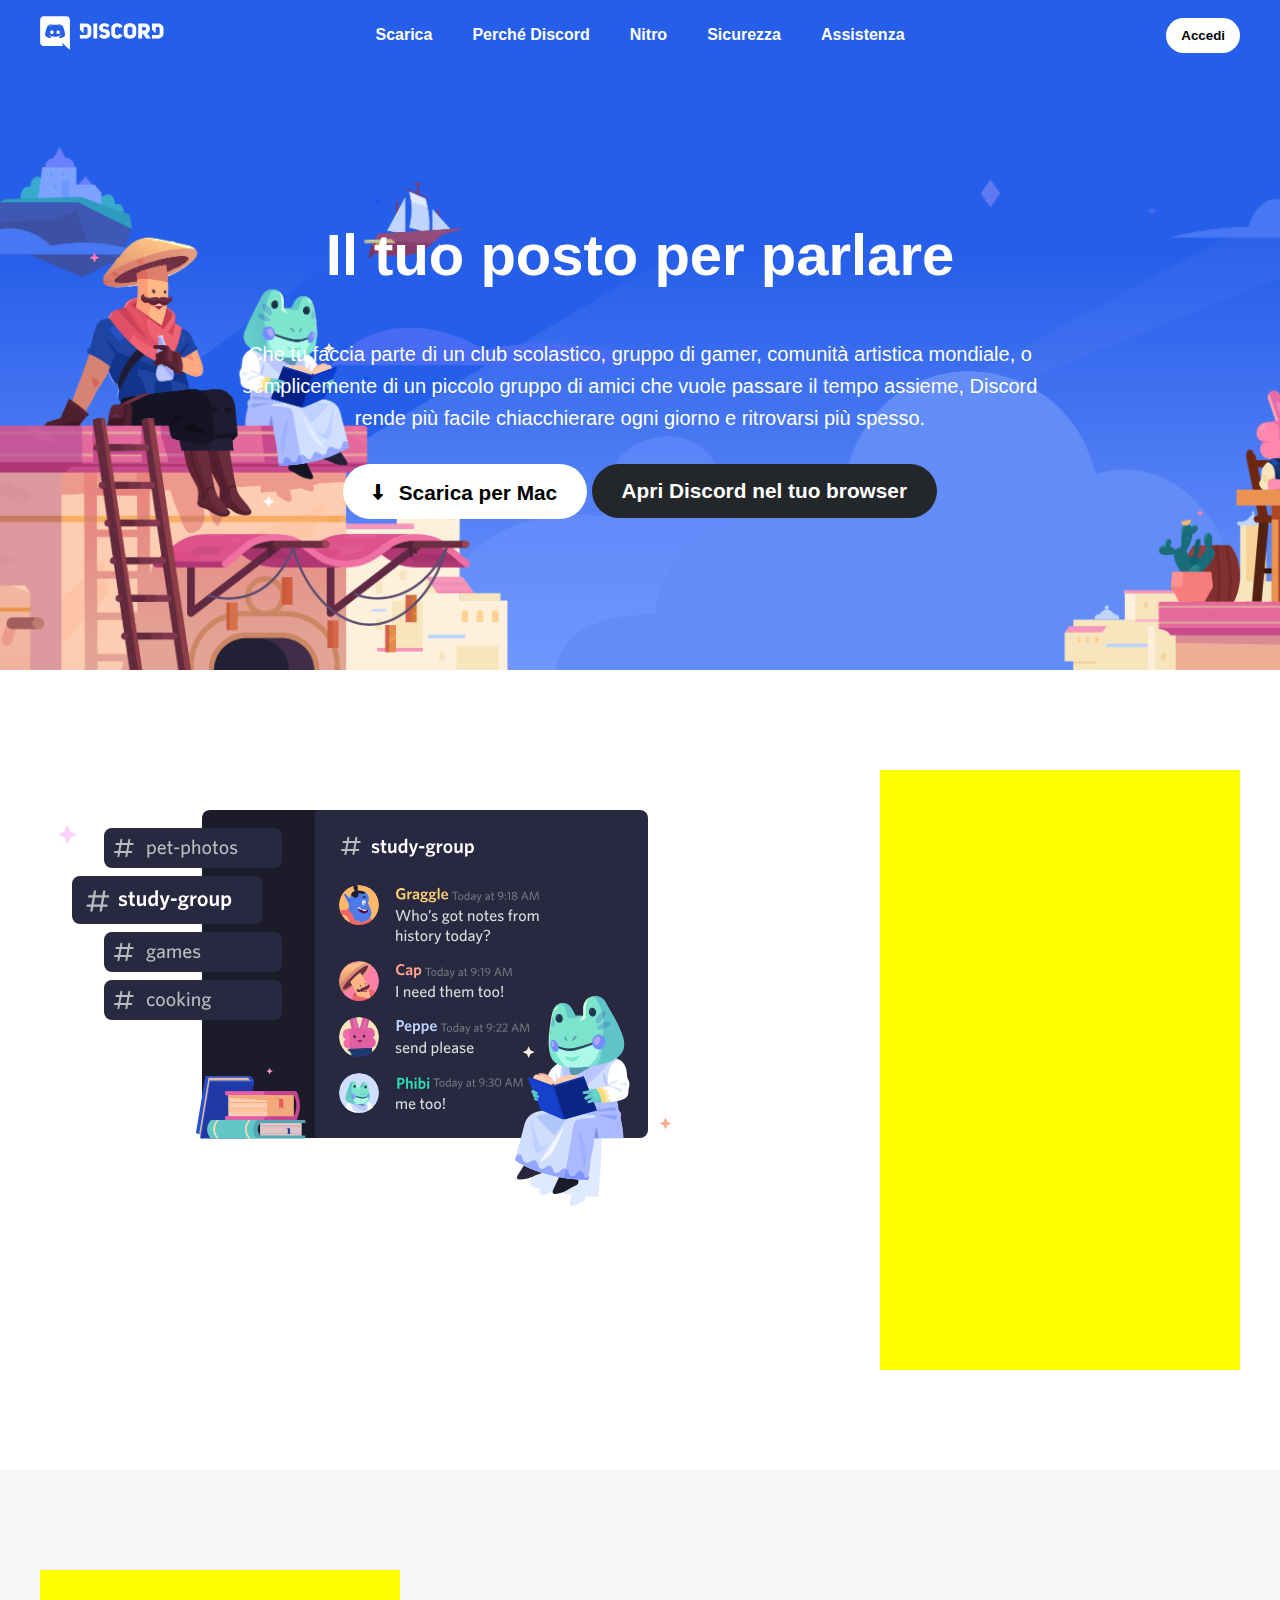
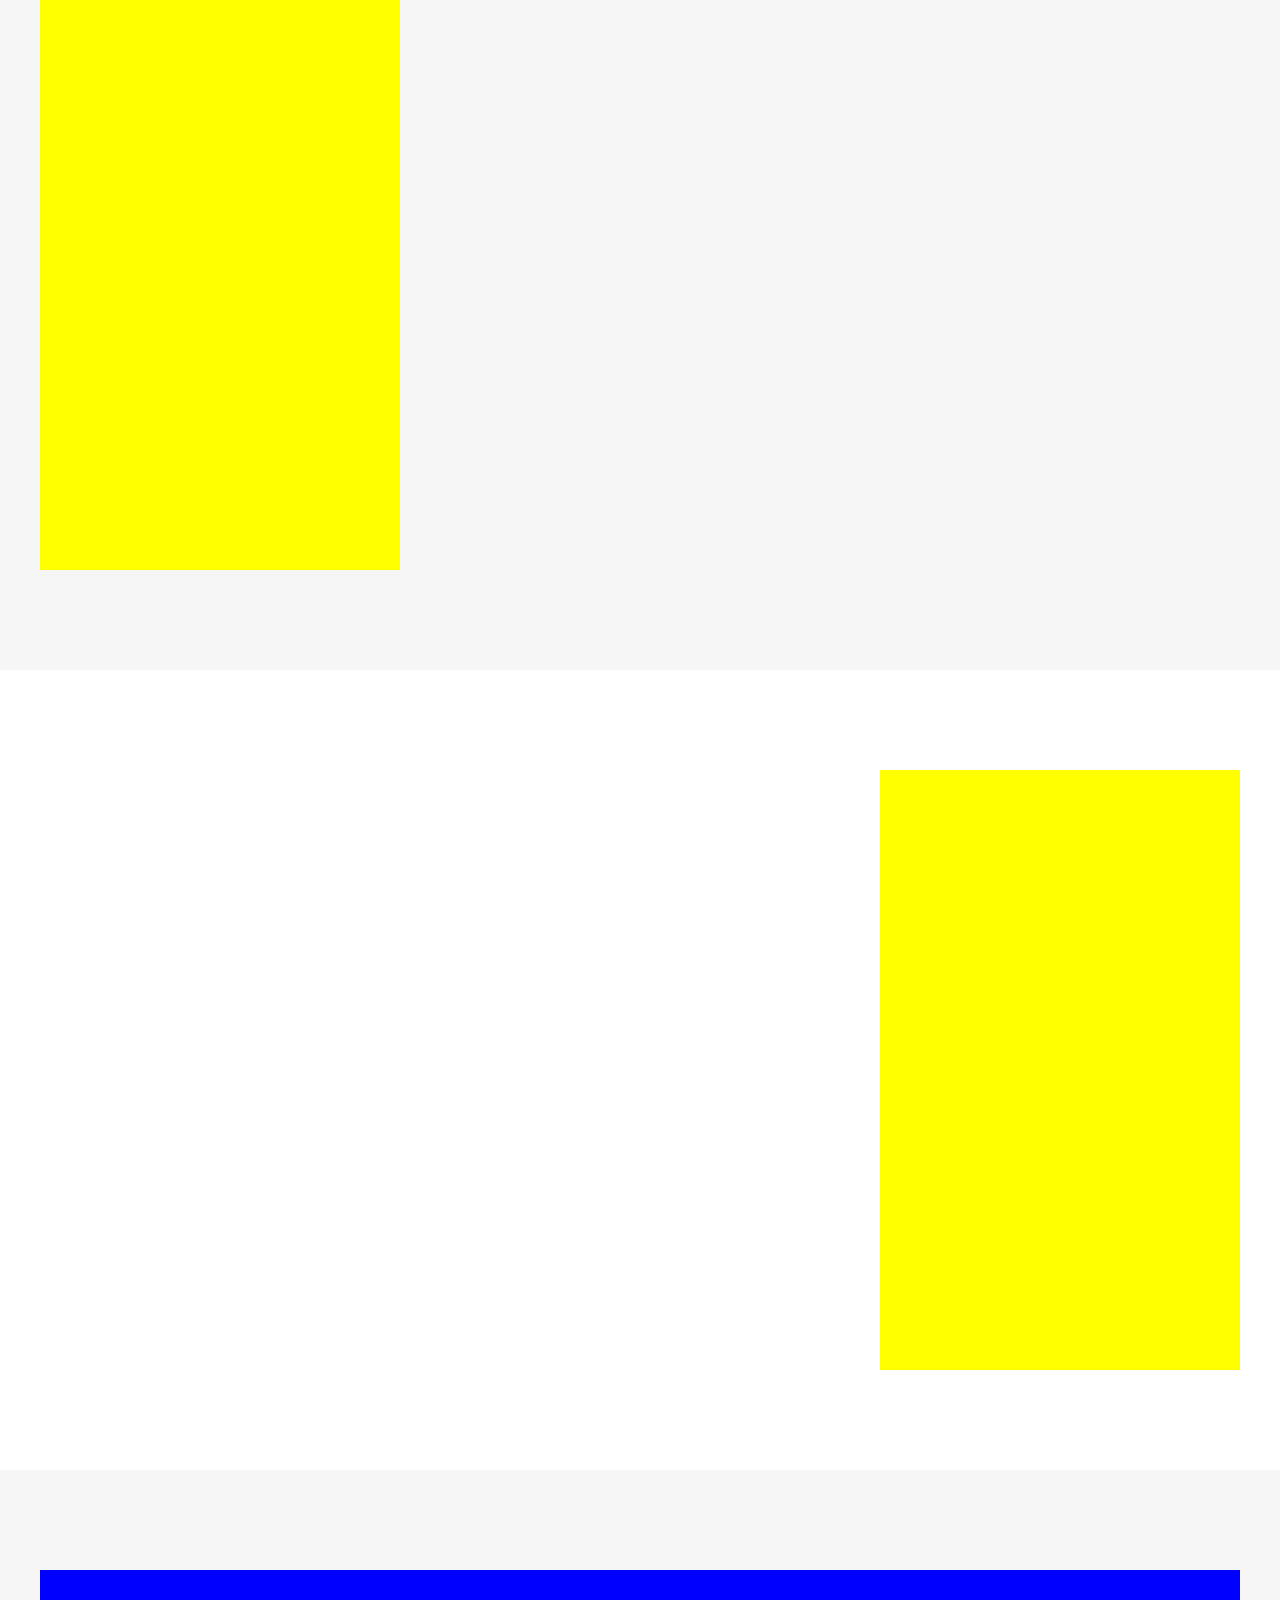
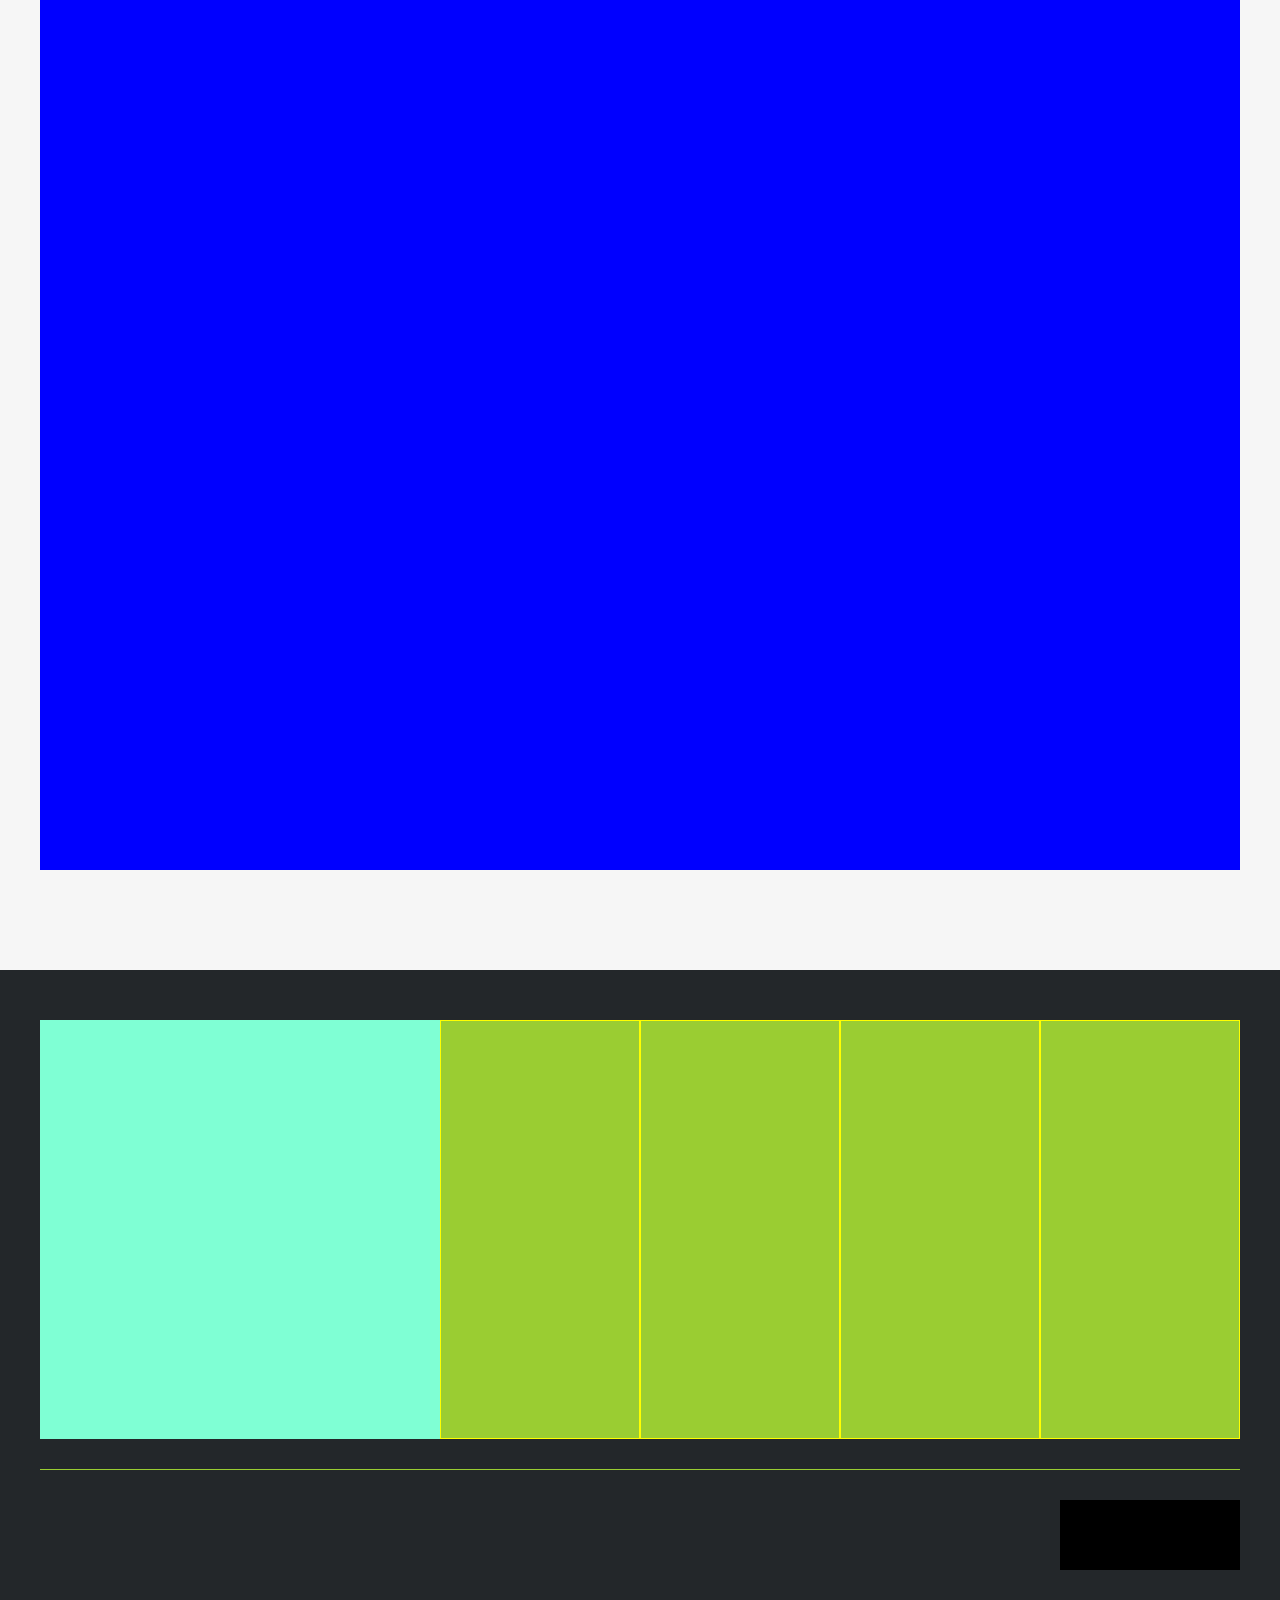
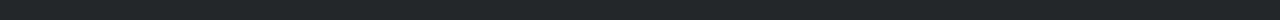
==== index.html @ 4ddae0be "fixed nav alignment" ====
<!DOCTYPE html>
<html lang="en">
<head>
    <meta charset="UTF-8">
    <meta http-equiv="X-UA-Compatible" content="IE=edge">
    <meta name="viewport" content="width=device-width, initial-scale=1.0">
    <link rel="stylesheet" href="https://cdnjs.cloudflare.com/ajax/libs/font-awesome/6.1.1/css/all.min.css">
    <link rel="stylesheet" href="css/style.css">
    <title>Document</title>
</head>
<body>

    <!-- Header -->
    <header class="bg-blue">
        <nav class="container d-flex">
            <div class="logo">
                <img src="img/logo.svg" alt="">
            </div>
            <div class="main-menu">
                <ul class="d-flex">
                    <li><a href="#">Scarica</a></li>
                    <li><a href="#">Perché Discord</a></li>
                    <li><a href="#">Nitro</a></li>
                    <li><a href="#">Sicurezza</a></li>
                    <li><a href="#">Assistenza</a></li>
                </ul>
            </div>
            <div class="login">
                <button class="button bg-white">Accedi</button>
            </div>
         </nav>
        </div>

        <div class="jumbotron-row d-flex">
            <div class="jumbotron">
                <h1>Il tuo posto per parlare</h1>
                <p>Che tu faccia parte di un club scolastico, gruppo di gamer, comunità artistica mondiale, o semplicemente di un piccolo gruppo di amici che vuole passare il tempo assieme, Discord rende più facile chiacchierare ogni giorno e ritrovarsi più spesso.</p>
                <button class="button download-button bg-white">
                    <i class="fa-solid fa-down-long"></i>
                    <span>Scarica per Mac</span>
                </button>
                <button class="button open-button">Apri Discord nel tuo browser</button>
            </div>
        </div>
    </header>

    <!-- Main content -->
    <main>

        <!-- Colonne doppie -->
        <section>
            <div class="section-row container d-flex">
                <div class="image">
                    <img src="img/item1.svg" alt="">
                </div>
                <div class="text"></div>
            </div>
        </section>

        <section class="bg-grey">
            <div class="section-row container d-flex">
                <div class="text"></div>
                <div class="image"></div>
            </div>
        </section>

        <section>
            <div class="section-row container d-flex">
                <div class="image"></div>
                <div class="text"></div>
            </div>
        </section>

        <!-- Singola colonna -->

        <section class="bg-grey">
            <div class="section-column container d-flex">
                <div></div>
                <div></div>
                <div></div>
            </div>
        </section>

    </main>

        <!-- Footer -->
    <footer>
        <div class="container first-section-footer d-flex">
            <div class="intestazione-footer"></div>

            <div class="menu-footer d-flex">
                <section></section>
                <section></section>
                <section></section>
                <section></section>
            </div>
        </div>

        <div class="second-section-footer container d-flex">
            <div class="logo"></div>
            <div class="registrati"></div>
        </div>
    </footer>
</body>
</html>
---- css/style.css ----
/* Reset */

*{
    padding: 0;
    margin: 0;
    box-sizing: border-box;
}

/* Generics */

body{
    color: white;
    font-family: sans-serif;
}

/* Utilities */

.container{
    width: 1200px;
    margin: 0 auto;
}

.button{
    border-radius: 40px;
    border: 0;
    cursor: pointer;
    font-weight: 700;
}

.d-flex{
    display: flex;
}

.bg-white{
    background-color: white;
}

.bg-blue{
    background-color: #255EE9;
}

.bg-grey{
    background-color: #F6F6F6;
}

/* Header */

nav{
    height: 70px;
    align-items: center;
}

nav > img{
    height: 40px;
}

nav > .logo, .login{
    width: 20%;
}

.main-menu{
    width: 60%;
}

.main-menu ul{
    justify-content: center;
    list-style-type: none;
}

.main-menu li{
    margin: 0 20px;
}

.main-menu a{
    font-weight: 700;
    color: white;
    text-decoration: none;
}

.login{
    text-align: right;
}

.login button{
    padding: 10px 15px;
}

.jumbotron-row{
    background-image: url(../img/jumbo.png);
    background-size: cover;
    min-height: 600px;
    justify-content: center;
    align-items: center;
}

.jumbotron{
    width: 800px;
    text-align: center;
}

.jumbotron h1{
    font-size: 58px;
    margin-bottom: 50px;
}

.jumbotron p{
    font-size: 20px;
    margin-bottom: 30px;
    line-height: 2rem;
}

.jumbotron button{
    font-size: 1.3rem;
    padding: 15px 30px;
}

.download-button > *{
    vertical-align: middle;
}

.open-button {
    background-color: #23272A;
    color: white;
}

.fa-solid.fa-down-long{
    margin-right: 10px;
    font-size: 1rem;
}

/* Main */

main section{
    padding: 100px 0;
    display: flex;
}

.section-row{
    height: 600px;
}

.image{
    width: 70%;
}

.text{
    background-color: yellow;
    width: 30%;
}

.section-column{
    flex-direction: column;
}

.section-column div{
    height: 300px;
    width: 100%;
    background-color: blue;
}

/* Footer */

footer{
    background-color: #23272A;
    padding: 50px 0;
}

div.first-section-footer{
    height: 450px;
    padding-bottom: 30px;
    border-bottom: 1px solid yellowgreen;
}

.second-section-footer{
    justify-content: space-between;
    padding-top: 30px;
    height: 100px;
}

.intestazione-footer{
    width: calc(100% / 3);
    background-color: aquamarine;
}

.menu-footer{
    width: calc(100% / 3 * 2);
    background-color: yellowgreen;
}

.menu-footer section{
    width: 25%;
    border: 1px solid yellow;
}

.registrati{
    width: 15%;
    background-color: black;
}
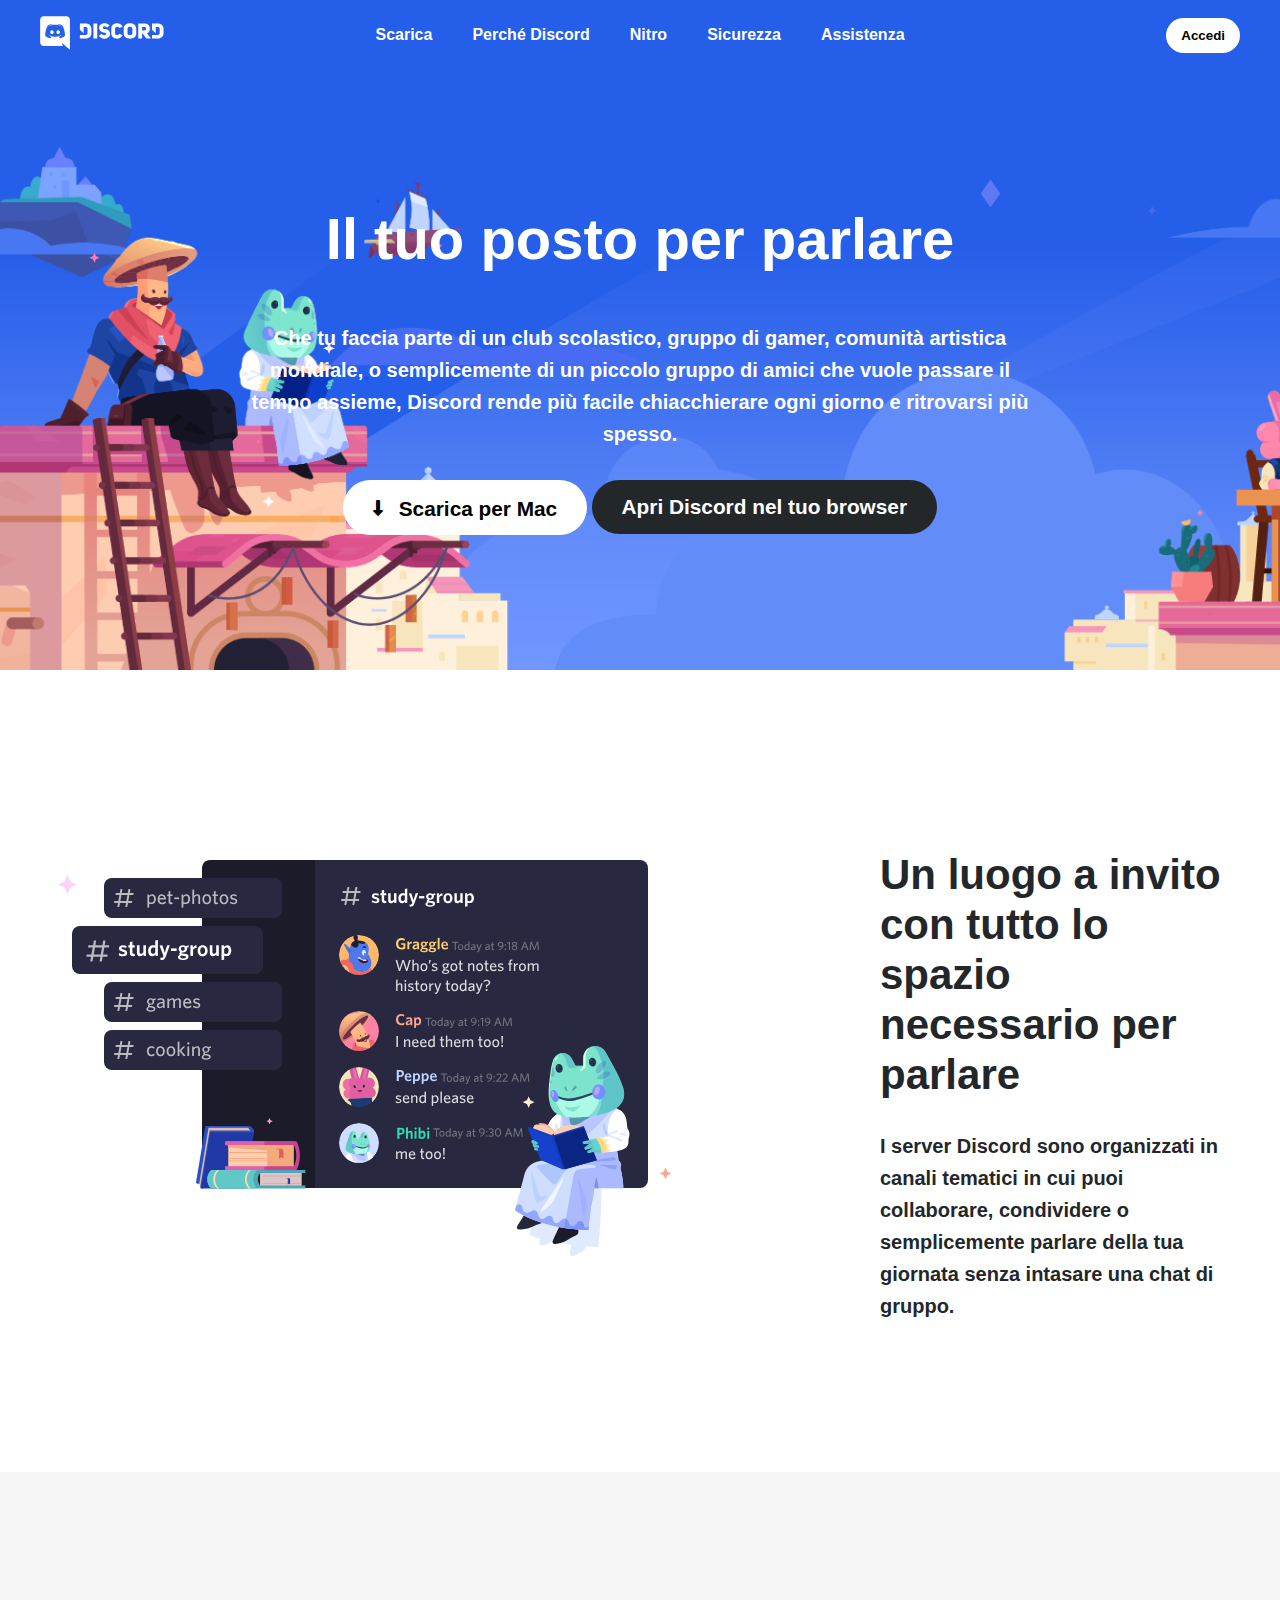
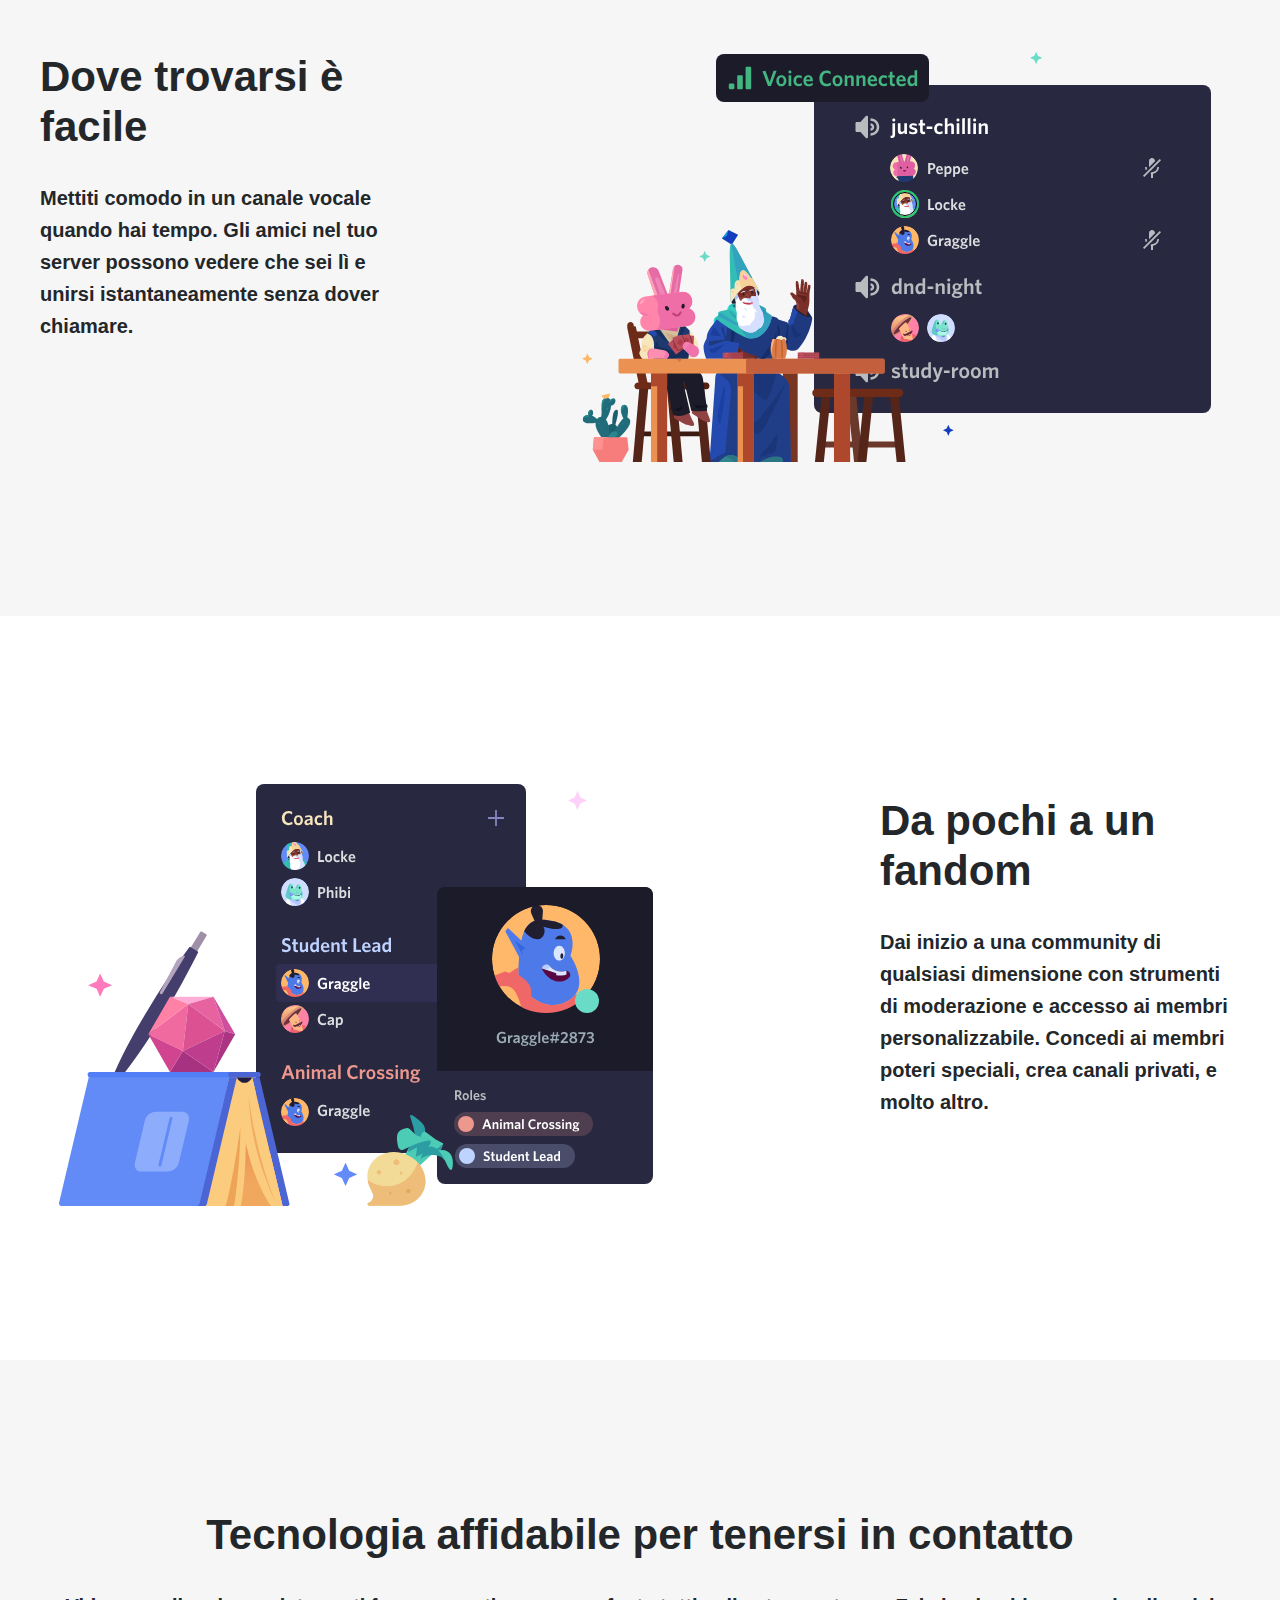
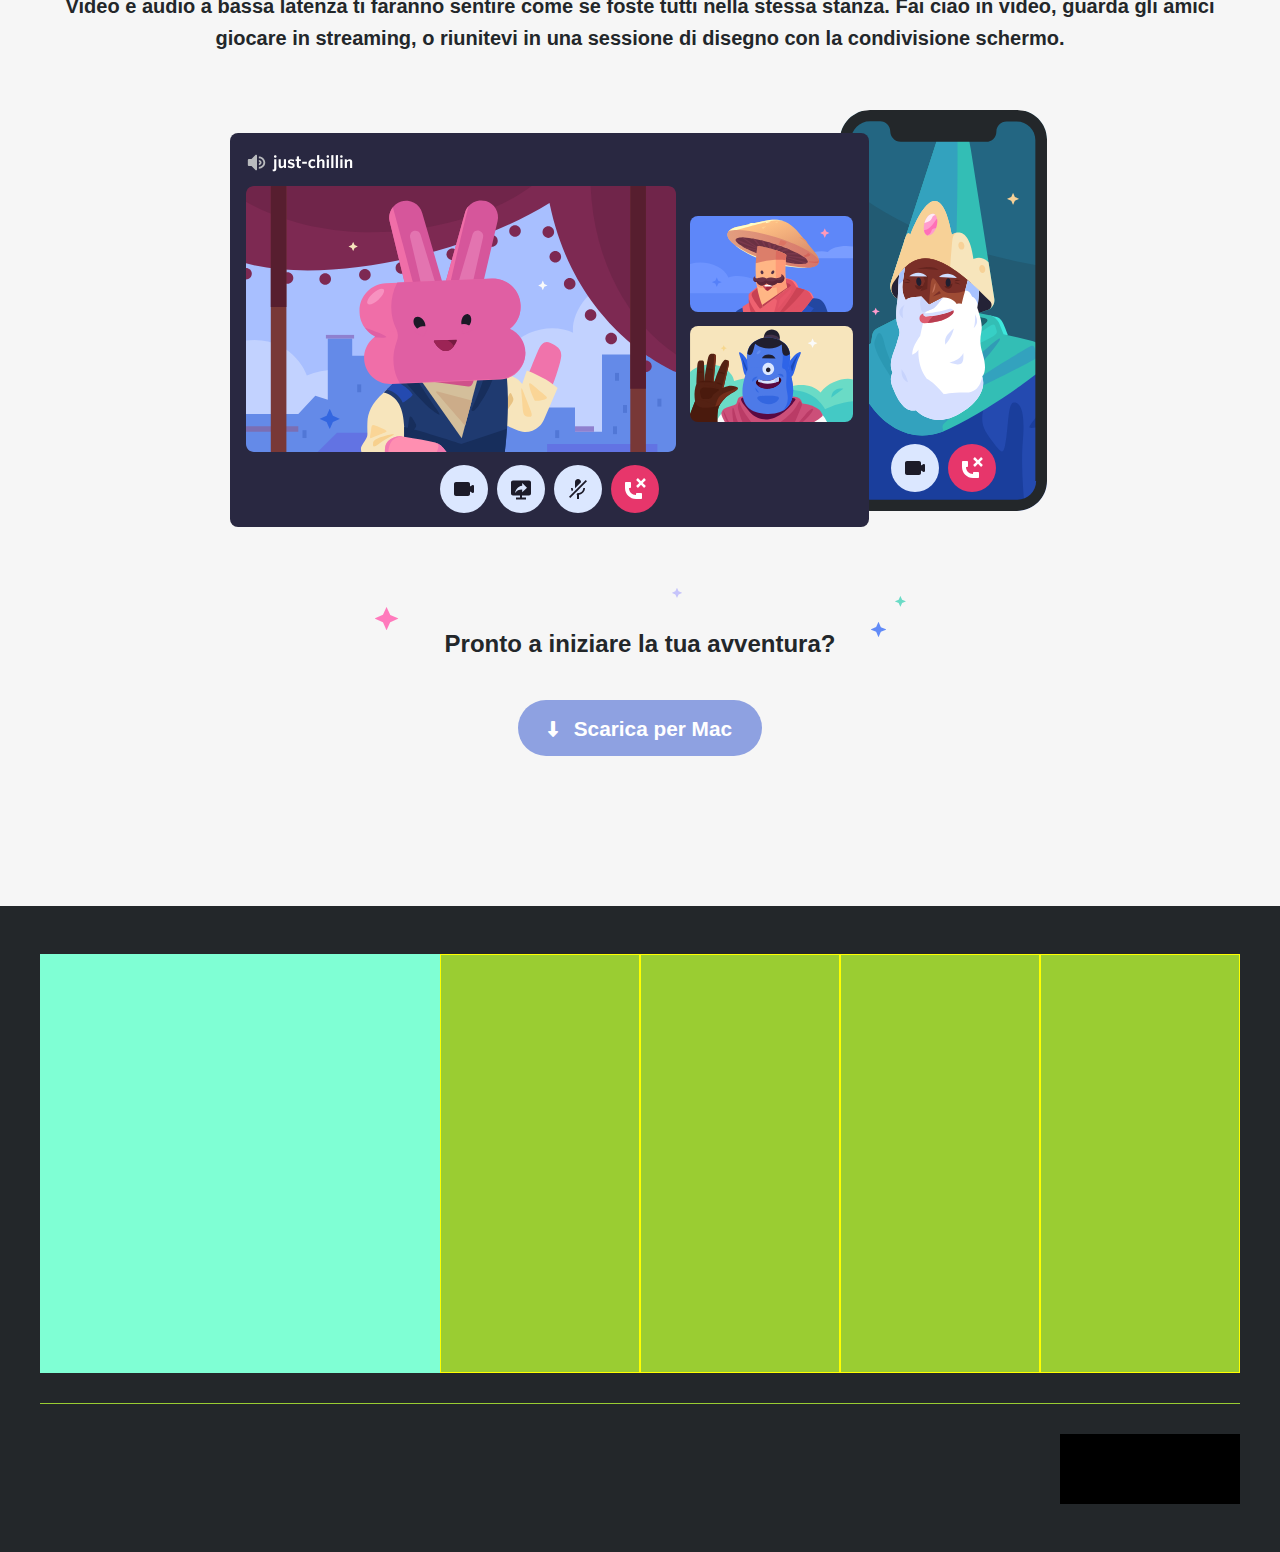
==== commit 9e563675: "added section-column content" ====
--- a/index.html
+++ b/index.html
@@ -25,14 +25,14 @@
                     <li><a href="#">Assistenza</a></li>
                 </ul>
             </div>
-            <div class="login">
+            <div class="login ta-right">
                 <button class="button bg-white">Accedi</button>
             </div>
          </nav>
         </div>
 
         <div class="jumbotron-row d-flex">
-            <div class="jumbotron">
+            <div class="jumbotron ta-center">
                 <h1>Il tuo posto per parlare</h1>
                 <p>Che tu faccia parte di un club scolastico, gruppo di gamer, comunità artistica mondiale, o semplicemente di un piccolo gruppo di amici che vuole passare il tempo assieme, Discord rende più facile chiacchierare ogni giorno e ritrovarsi più spesso.</p>
                 <button class="button download-button bg-white">
@@ -53,31 +53,55 @@
                 <div class="image">
                     <img src="img/item1.svg" alt="">
                 </div>
-                <div class="text"></div>
+                <div class="text">
+                    <h2>Un luogo a invito con tutto lo spazio necessario per parlare</h2>
+                    <p>I server Discord sono organizzati in canali tematici in cui puoi collaborare, condividere o semplicemente parlare della tua giornata senza intasare una chat di gruppo.</p>
+                </div>
             </div>
         </section>
 
         <section class="bg-grey">
             <div class="section-row container d-flex">
-                <div class="text"></div>
-                <div class="image"></div>
+                <div class="text">
+                    <h2>Dove trovarsi è facile</h2>
+                    <p>Mettiti comodo in un canale vocale quando hai tempo. Gli amici nel tuo server possono vedere che sei lì e unirsi istantaneamente senza dover chiamare.</p>
+                </div>
+                <div class="image ta-right">
+                    <img src="img/item2.svg" alt="">
+                </div>
             </div>
         </section>
 
         <section>
             <div class="section-row container d-flex">
-                <div class="image"></div>
-                <div class="text"></div>
+                <div class="image">
+                    <img src="img/item3.svg" alt="">
+                </div>
+                <div class="text">
+                    <h2>Da pochi a un fandom</h2>
+                    <p>Dai inizio a una community di qualsiasi dimensione con strumenti di moderazione e accesso ai membri personalizzabile. Concedi ai membri poteri speciali, crea canali privati, e molto altro.</p>
+                </div>
             </div>
         </section>
 
         <!-- Singola colonna -->
 
         <section class="bg-grey">
-            <div class="section-column container d-flex">
-                <div></div>
-                <div></div>
-                <div></div>
+            <div class="section-column container d-flex ta-center">
+                <div>
+                    <h2>Tecnologia affidabile per tenersi in contatto</h2>
+                    <p>Video e audio a bassa latenza ti faranno sentire come se foste tutti nella stessa stanza. Fai ciao in video, guarda gli amici giocare in streaming, o riunitevi in una sessione di disegno con la condivisione schermo.</p>
+                </div>
+                <div>
+                    <img src="img/item4-big.svg" alt="">
+                </div>
+                <div>
+                    <h3>Pronto a iniziare la tua avventura?</h3>
+                    <button class="button big-button download-button c-white bg-purple">
+                        <i class="fa-solid fa-down-long"></i>
+                        <span>Scarica per Mac</span>
+                    </button>
+                </div>
             </div>
         </section>
 
--- a/css/style.css
+++ b/css/style.css
@@ -13,6 +13,18 @@
     font-family: sans-serif;
 }
 
+p{
+    font-size: 20px;
+    line-height: 2rem;
+    font-weight: 700;
+}
+
+h3{
+    font-size: 24px;
+    font-weight: 900;
+    line-height: 32px;
+}
+
 /* Utilities */
 
 .container{
@@ -27,10 +39,27 @@
     font-weight: 700;
 }
 
+.big-button{
+    font-size: 1.3rem;
+    padding: 15px 30px;
+}
+
+.ta-right{
+    text-align: right;
+}
+
+.ta-center{
+    text-align: center;
+}
+
 .d-flex{
     display: flex;
 }
 
+.c-white{
+    color: white;
+}
+
 .bg-white{
     background-color: white;
 }
@@ -41,6 +70,10 @@
 
 .bg-grey{
     background-color: #F6F6F6;
+}
+
+.bg-purple{
+    background-color: #8EA1E1;
 }
 
 /* Header */
@@ -75,10 +108,6 @@
     font-weight: 700;
     color: white;
     text-decoration: none;
-}
-
-.login{
-    text-align: right;
 }
 
 .login button{
@@ -95,7 +124,6 @@
 
 .jumbotron{
     width: 800px;
-    text-align: center;
 }
 
 .jumbotron h1{
@@ -104,9 +132,7 @@
 }
 
 .jumbotron p{
-    font-size: 20px;
     margin-bottom: 30px;
-    line-height: 2rem;
 }
 
 .jumbotron button{
@@ -131,12 +157,21 @@
 /* Main */
 
 main section{
-    padding: 100px 0;
+    padding: 150px 0;
     display: flex;
-}
-
-.section-row{
-    height: 600px;
+    color: #23272A;
+}
+
+main h2{
+    font-size: 42px;
+    font-weight: 900;
+    line-height: 50px;
+    margin-bottom: 30px;
+}
+
+main p{
+    color: #23272a;
+    font-weight: 700;
 }
 
 .image{
@@ -144,25 +179,26 @@
 }
 
 .text{
-    background-color: yellow;
     width: 30%;
+    padding-top: 30px;
 }
 
 .section-column{
     flex-direction: column;
 }
 
-.section-column div{
-    height: 300px;
-    width: 100%;
-    background-color: blue;
+.section-column h3{
+    padding: 40px 0;
+    background-image: url(../img/stars.svg);
+    background-repeat: no-repeat;
+    background-position-x: center;
 }
 
 /* Footer */
 
 footer{
     background-color: #23272A;
-    padding: 50px 0;
+    padding: 48px 0;
 }
 
 div.first-section-footer{
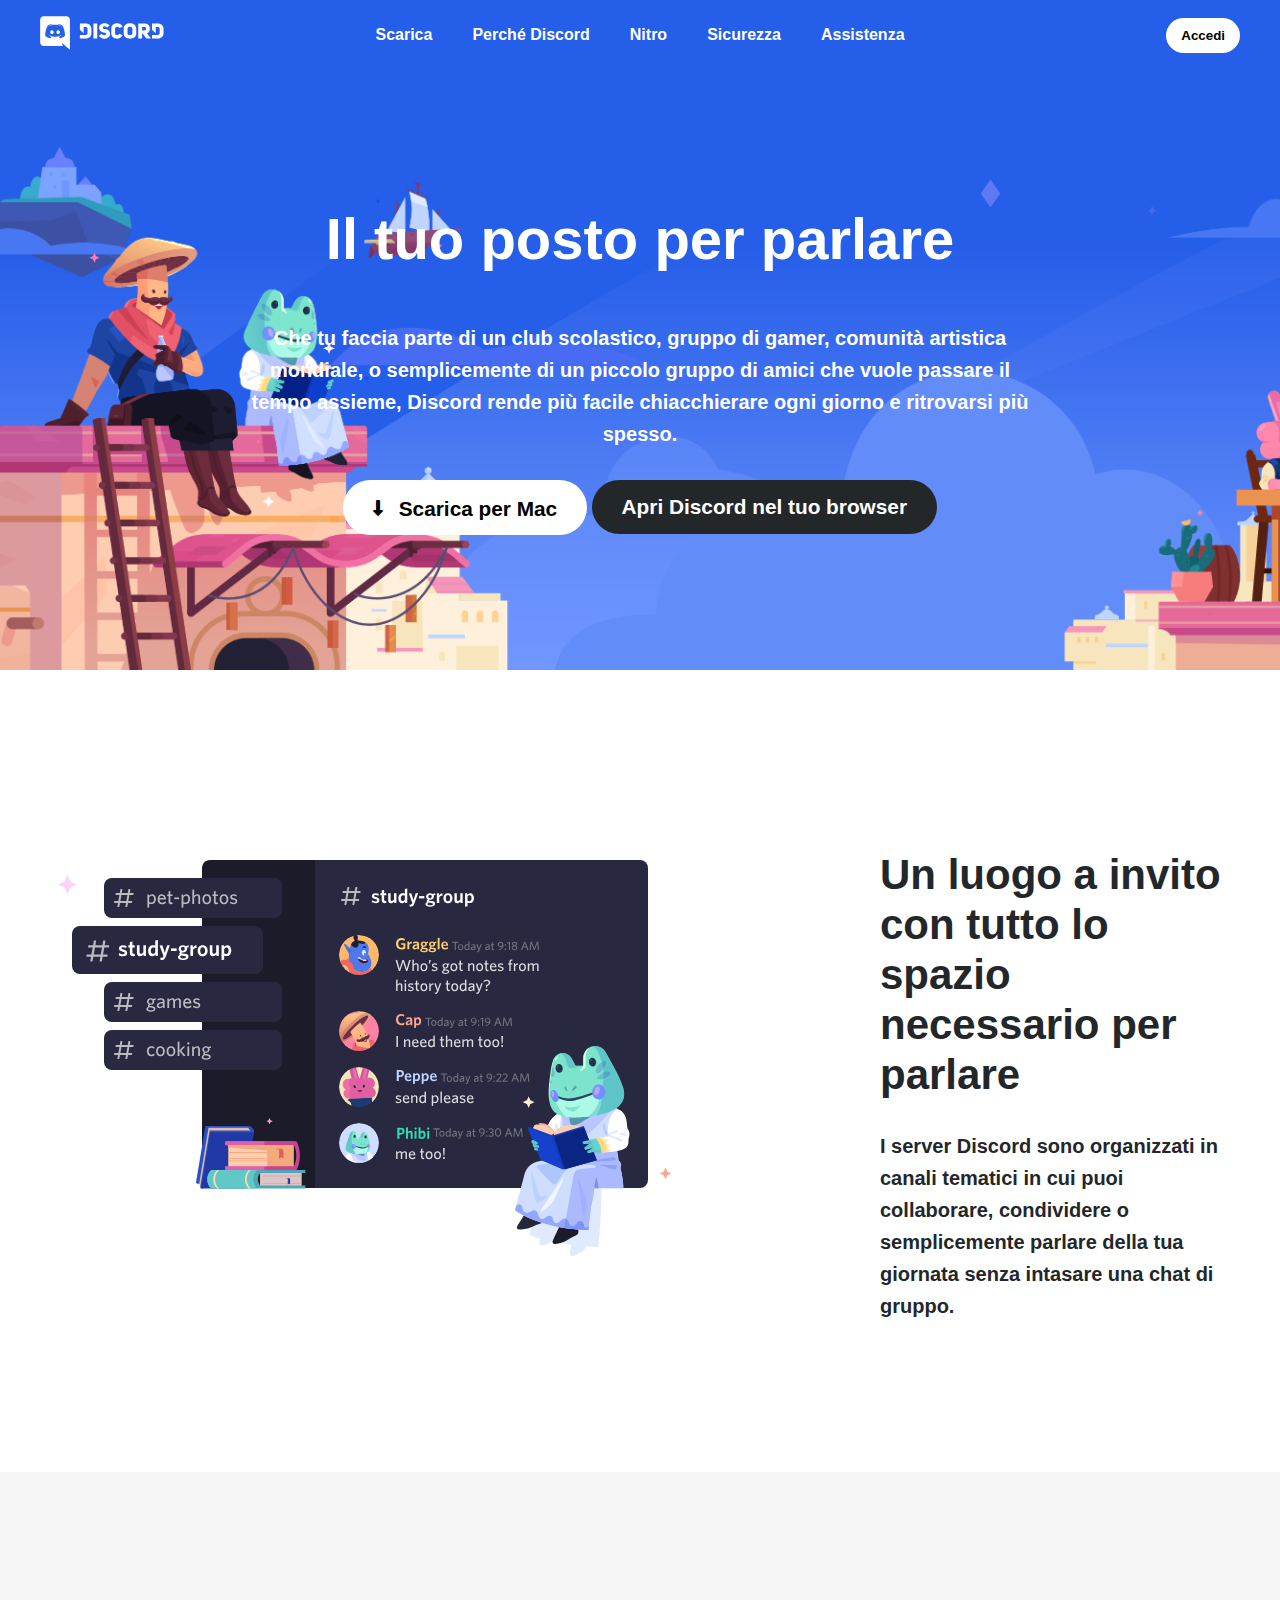
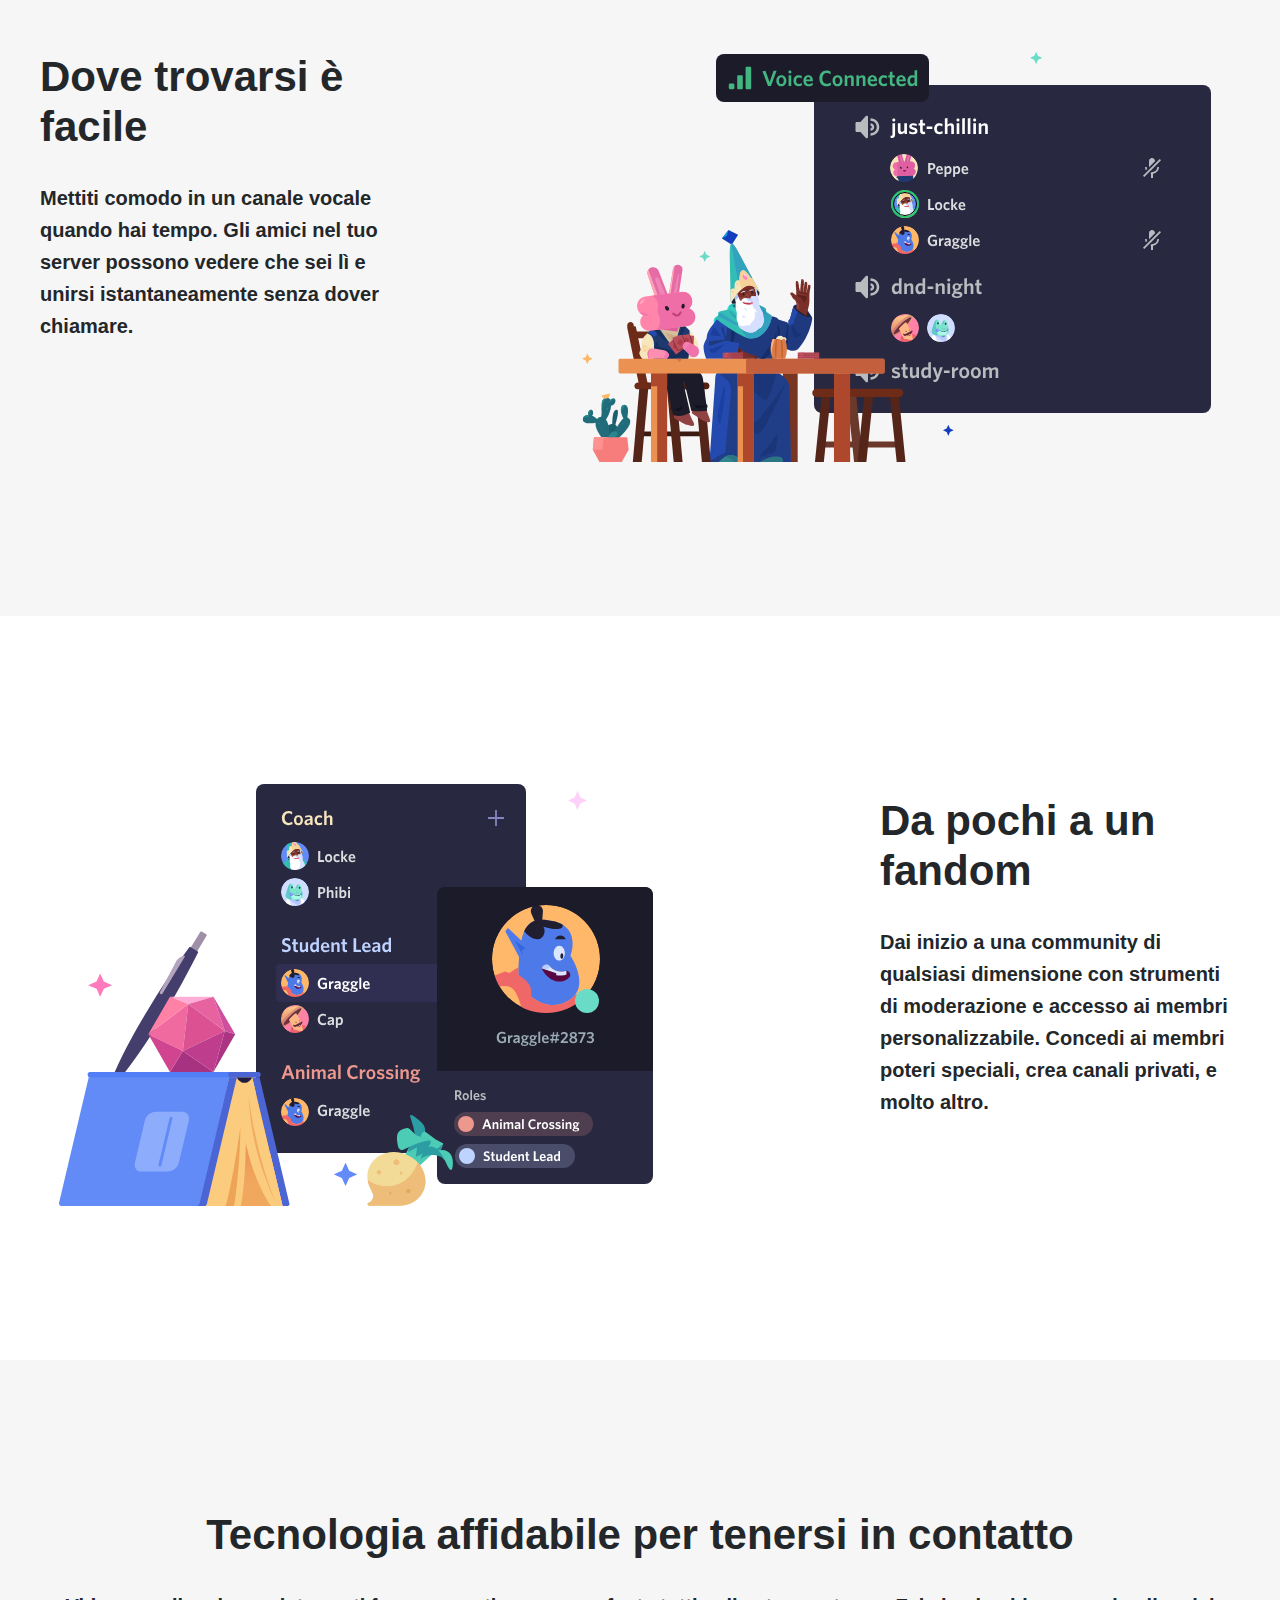
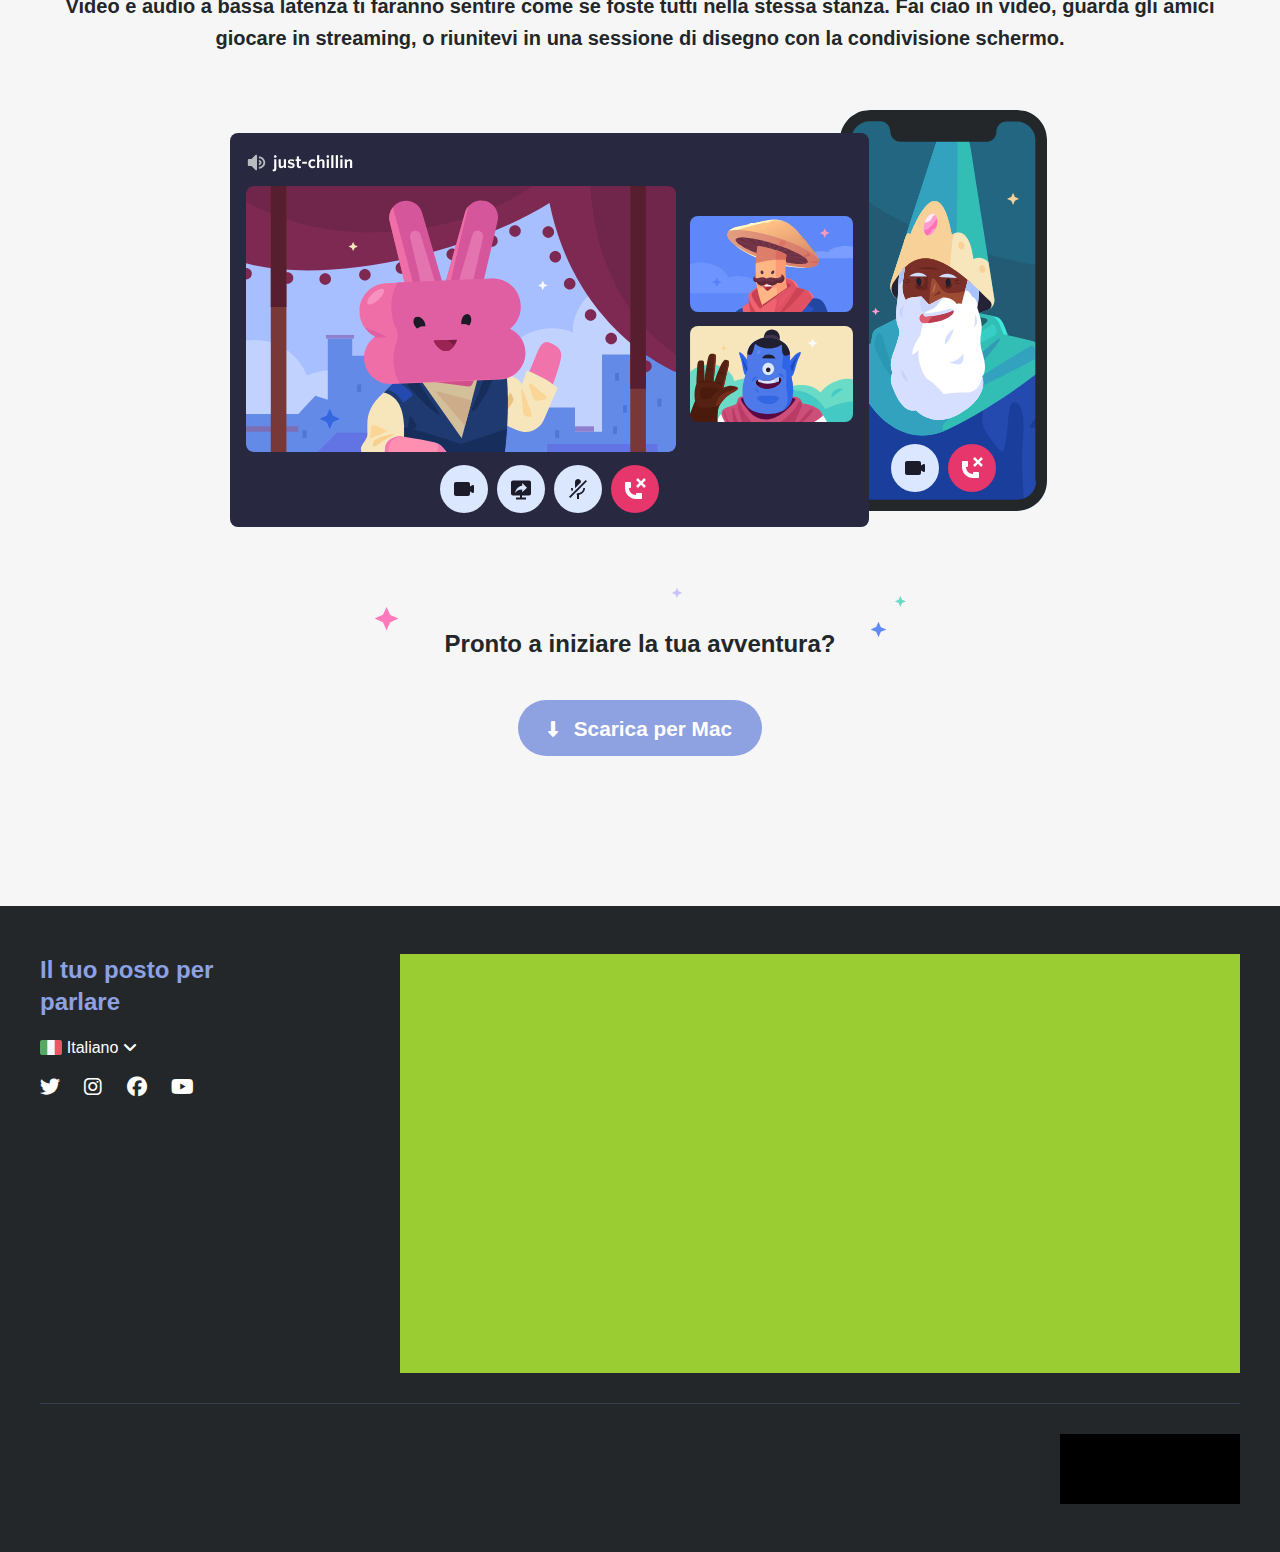
==== commit 7a131753: "added intestazione-footer content" ====
--- a/index.html
+++ b/index.html
@@ -14,7 +14,7 @@
     <header class="bg-blue">
         <nav class="container d-flex">
             <div class="logo">
-                <img src="img/logo.svg" alt="">
+                <a href="#"><img src="img/logo.svg" a href="#" alt=""></a>
             </div>
             <div class="main-menu">
                 <ul class="d-flex">
@@ -110,7 +110,20 @@
         <!-- Footer -->
     <footer>
         <div class="container first-section-footer d-flex">
-            <div class="intestazione-footer"></div>
+            <div class="intestazione-footer">
+                <h3 class="c-purple">Il tuo posto per parlare</h3>
+                <div class="language">
+                    <img src="img/ita.png" alt="">
+                    <span>Italiano</span>
+                    <i class="fa-solid fa-angle-down"></i>
+                </div>
+                <div class="social-row">
+                    <a class="c-white" href="https://twitter.com/discord" target="_blank"><i class="fa-brands fa-twitter"></i></a>
+                    <a class="c-white" href="https://www.instagram.com/discord/" target="_blank"><i class="fa-brands fa-instagram"></i></a>
+                    <a class="c-white" href="https://www.facebook.com/discord/" target="_blank"><i class="fa-brands fa-facebook"></i></a>
+                    <a class="c-white" href="https://www.youtube.com/discord/" target="_blank"><i class="fa-brands fa-youtube"></i></a>
+                </div>
+            </div>
 
             <div class="menu-footer d-flex">
                 <section></section>
--- a/css/style.css
+++ b/css/style.css
@@ -58,6 +58,10 @@
 
 .c-white{
     color: white;
+}
+
+.c-purple{
+    color: #8EA1E1;
 }
 
 .bg-white{
@@ -204,7 +208,11 @@
 div.first-section-footer{
     height: 450px;
     padding-bottom: 30px;
-    border-bottom: 1px solid yellowgreen;
+    border-bottom: 1px solid #363F55;
+}
+
+.language img{
+    height: 15px;
 }
 
 .second-section-footer{
@@ -214,18 +222,30 @@
 }
 
 .intestazione-footer{
-    width: calc(100% / 3);
-    background-color: aquamarine;
+    width: 30%;
+    padding-right: 100px;
+}
+
+.language{
+    margin: 20px 0;
+}
+
+.language > *{
+    vertical-align: middle;
+}
+
+.social-row > *{
+    font-size: 20px;
+    margin-right: 20px;
 }
 
 .menu-footer{
-    width: calc(100% / 3 * 2);
+    width: 70%;
     background-color: yellowgreen;
 }
 
 .menu-footer section{
     width: 25%;
-    border: 1px solid yellow;
 }
 
 .registrati{
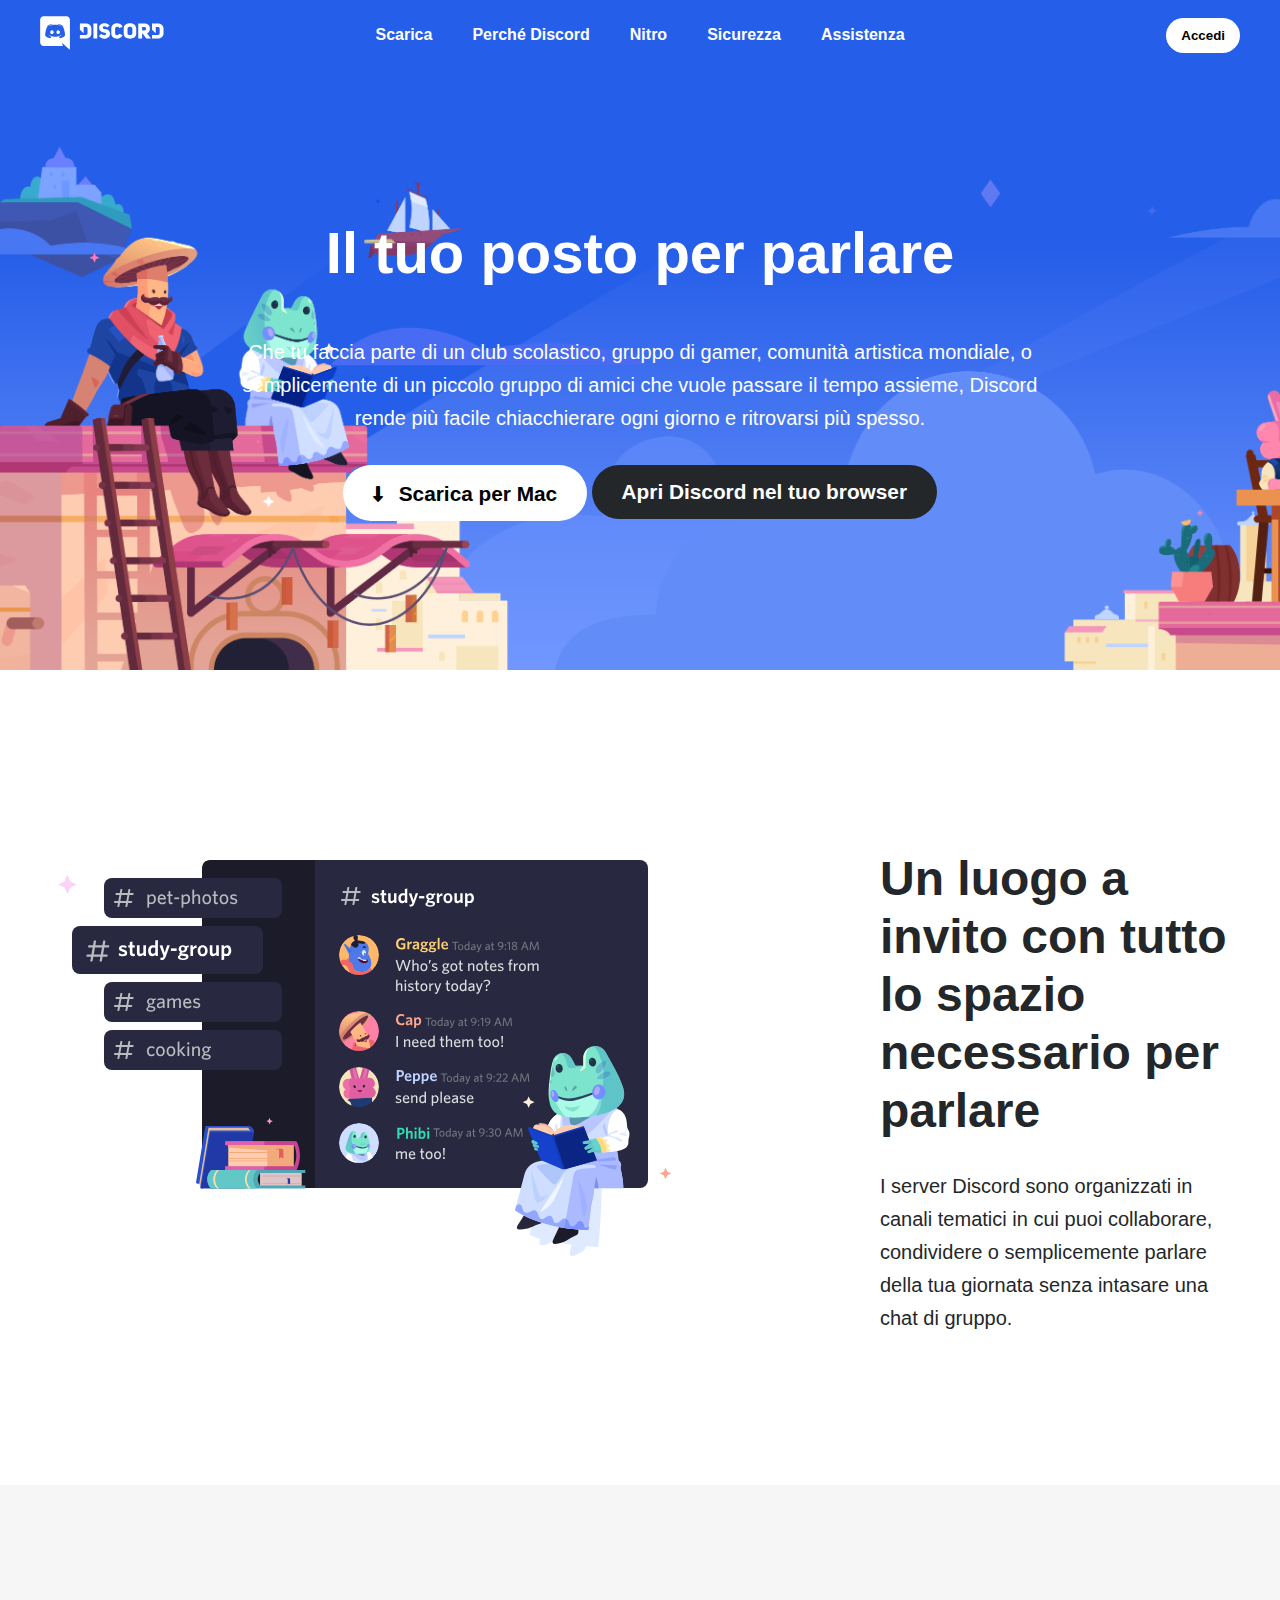
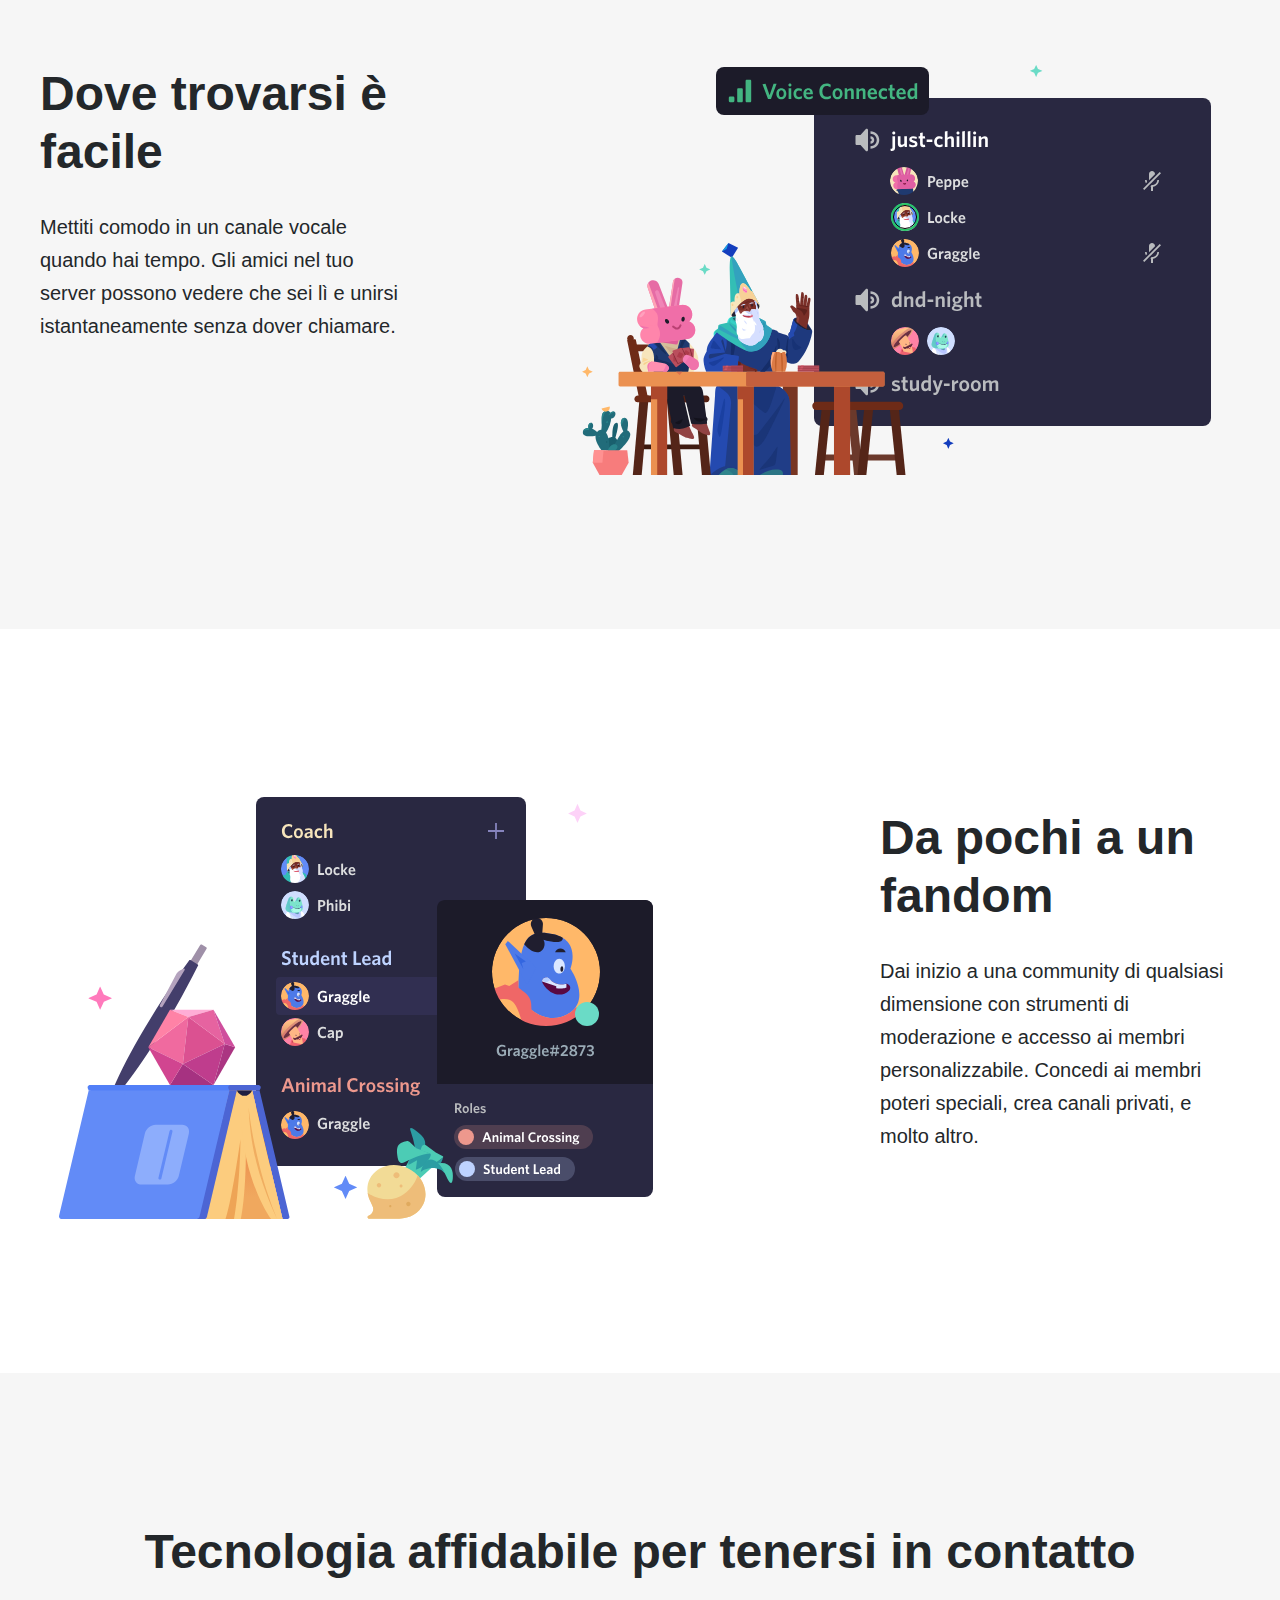
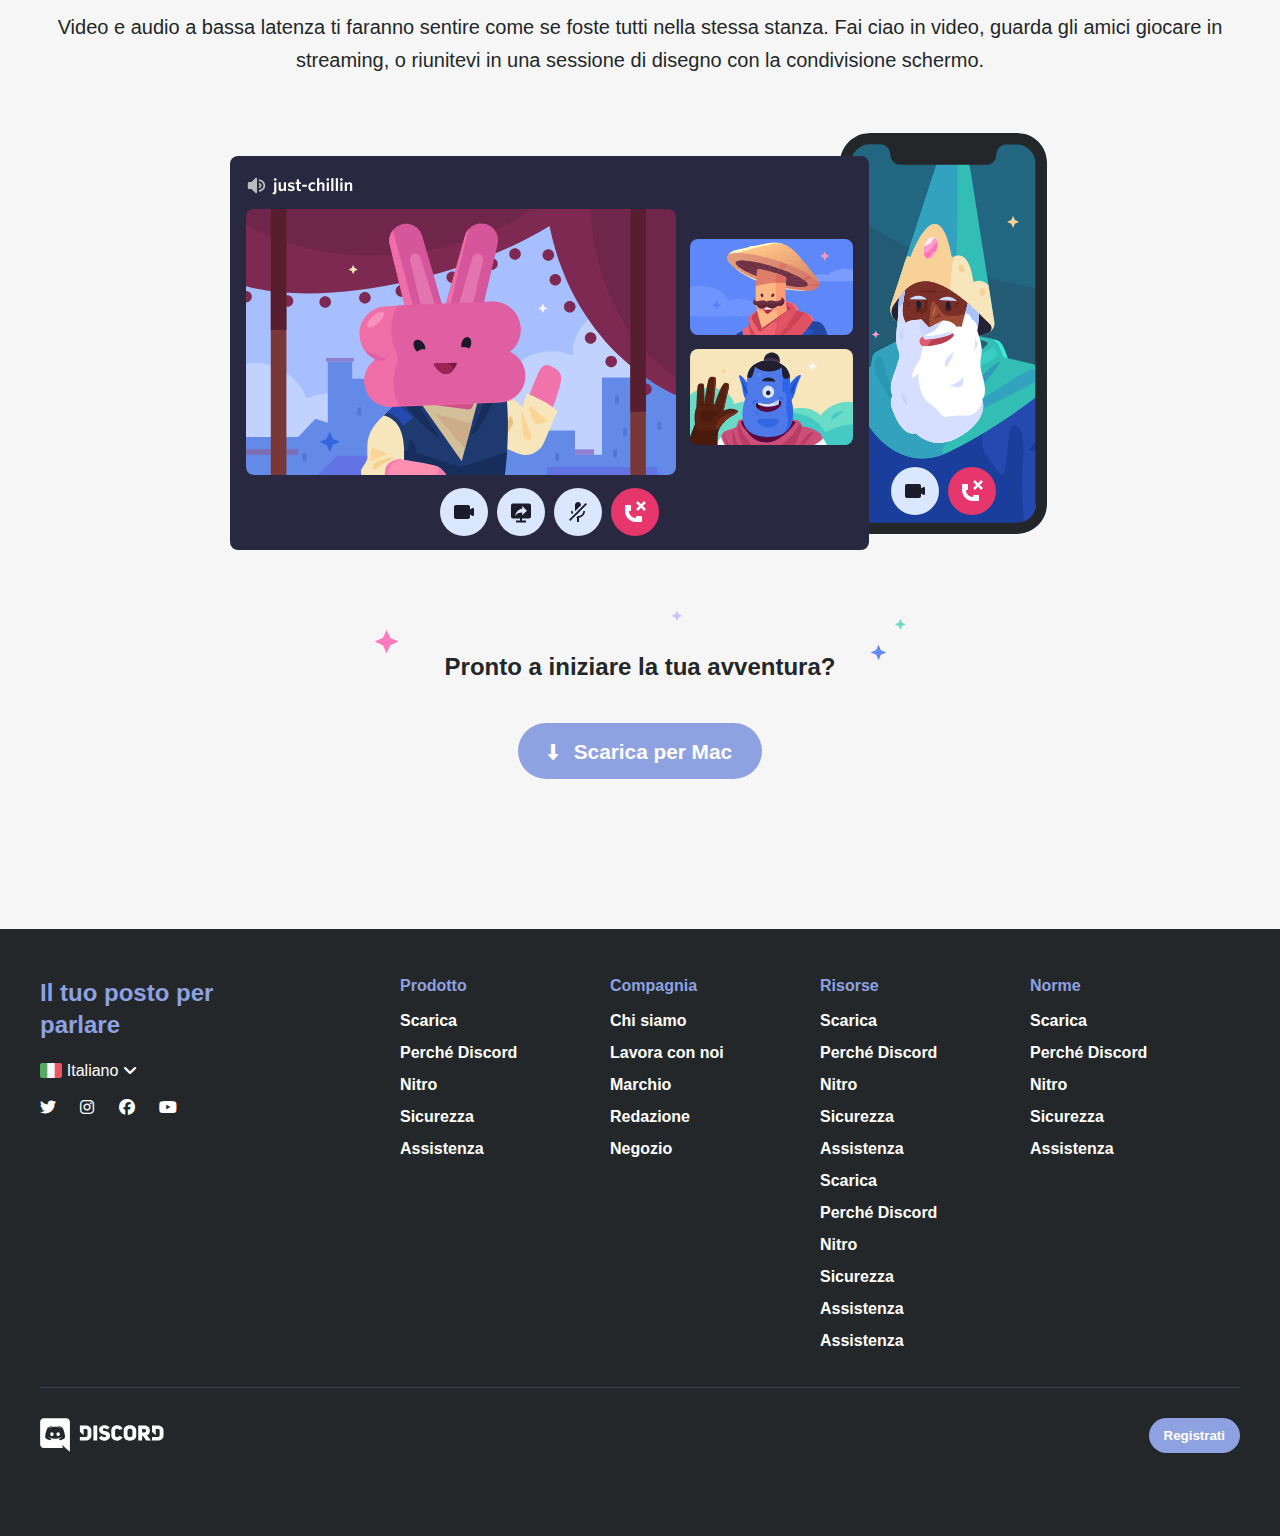
==== commit 493a7eca: "button css updated" ====
--- a/index.html
+++ b/index.html
@@ -35,11 +35,11 @@
             <div class="jumbotron ta-center">
                 <h1>Il tuo posto per parlare</h1>
                 <p>Che tu faccia parte di un club scolastico, gruppo di gamer, comunità artistica mondiale, o semplicemente di un piccolo gruppo di amici che vuole passare il tempo assieme, Discord rende più facile chiacchierare ogni giorno e ritrovarsi più spesso.</p>
-                <button class="button download-button bg-white">
+                <button class="download-button button big-button bg-white">
                     <i class="fa-solid fa-down-long"></i>
                     <span>Scarica per Mac</span>
                 </button>
-                <button class="button open-button">Apri Discord nel tuo browser</button>
+                <button class="button big-button c-white bg-blue">Apri Discord nel tuo browser</button>
             </div>
         </div>
     </header>
@@ -97,7 +97,7 @@
                 </div>
                 <div>
                     <h3>Pronto a iniziare la tua avventura?</h3>
-                    <button class="button big-button download-button c-white bg-purple">
+                    <button class="download-button button big-button c-white bg-purple">
                         <i class="fa-solid fa-down-long"></i>
                         <span>Scarica per Mac</span>
                     </button>
@@ -118,24 +118,70 @@
                     <i class="fa-solid fa-angle-down"></i>
                 </div>
                 <div class="social-row">
-                    <a class="c-white" href="https://twitter.com/discord" target="_blank"><i class="fa-brands fa-twitter"></i></a>
-                    <a class="c-white" href="https://www.instagram.com/discord/" target="_blank"><i class="fa-brands fa-instagram"></i></a>
-                    <a class="c-white" href="https://www.facebook.com/discord/" target="_blank"><i class="fa-brands fa-facebook"></i></a>
-                    <a class="c-white" href="https://www.youtube.com/discord/" target="_blank"><i class="fa-brands fa-youtube"></i></a>
+                    <a href="https://twitter.com/discord" target="_blank"><i class="fa-brands fa-twitter"></i></a>
+                    <a href="https://www.instagram.com/discord/" target="_blank"><i class="fa-brands fa-instagram"></i></a>
+                    <a href="https://www.facebook.com/discord/" target="_blank"><i class="fa-brands fa-facebook"></i></a>
+                    <a href="https://www.youtube.com/discord/" target="_blank"><i class="fa-brands fa-youtube"></i></a>
                 </div>
             </div>
 
             <div class="menu-footer d-flex">
-                <section></section>
-                <section></section>
-                <section></section>
-                <section></section>
+                <section>
+                    <h4 class="c-purple">Prodotto</h4>
+                    <ul>
+                        <li><a href="https://discord.com/download" target="_blank">Scarica</a></li>
+                        <li><a href="" target="_blank">Perché Discord</a></li>
+                        <li><a href="https://discord.com/nitro" target="_blank">Nitro</a></li>
+                        <li><a href="https://discord.com/safety" target="_blank">Sicurezza</a></li>
+                        <li><a href="https://support.discord.com/hc/it" target="_blank">Assistenza</a></li>
+                    </ul>
+                </section>
+                <section>
+                    <h4 class="c-purple">Compagnia</h4>
+                    <ul>
+                        <li><a href="https://discord.com/download" target="_blank">Chi siamo</a></li>
+                        <li><a href="#" target="_blank">Lavora con noi</a></li>
+                        <li><a href="https://discord.com/branding" target="_blank">Marchio</a></li>
+                        <li><a href="https://discord.com/newsroom" target="_blank">Redazione</a></li>
+                        <li><a href="#" target="_blank">Negozio</a></li>
+                    </ul>
+                </section>
+                <section>
+                    <h4 class="c-purple">Risorse</h4>
+                    <ul>
+                        <li><a href="https://discord.com/download" target="_blank">Scarica</a></li>
+                        <li><a href="#" target="_blank">Perché Discord</a></li>
+                        <li><a href="https://discord.com/nitro" target="_blank">Nitro</a></li>
+                        <li><a href="https://discord.com/safety" target="_blank">Sicurezza</a></li>
+                        <li><a href="https://support.discord.com/hc/it" target="_blank">Assistenza</a></li>
+                        <li><a href="https://discord.com/download" target="_blank">Scarica</a></li>
+                        <li><a href="#" target="_blank">Perché Discord</a></li>
+                        <li><a href="https://discord.com/nitro" target="_blank">Nitro</a></li>
+                        <li><a href="https://discord.com/safety" target="_blank">Sicurezza</a></li>
+                        <li><a href="https://support.discord.com/hc/it" target="_blank">Assistenza</a></li>
+                        <li><a href="https://support.discord.com/hc/it" target="_blank">Assistenza</a></li>
+                    </ul>
+                </section>
+                <section>
+                    <h4 class="c-purple">Norme</h4>
+                    <ul>
+                        <li><a href="https://discord.com/download" target="_blank">Scarica</a></li>
+                        <li><a href="#" target="_blank">Perché Discord</a></li>
+                        <li><a href="https://discord.com/nitro" target="_blank">Nitro</a></li>
+                        <li><a href="https://discord.com/safety" target="_blank">Sicurezza</a></li>
+                        <li><a href="https://support.discord.com/hc/it" target="_blank">Assistenza</a></li>
+                    </ul>
+                </section>
             </div>
         </div>
 
         <div class="second-section-footer container d-flex">
-            <div class="logo"></div>
-            <div class="registrati"></div>
+            <div class="logo">
+                <a href="#"><img src="img/logo.svg" a href="#" alt=""></a>
+            </div>
+            <div class="login ta-right">
+                <button class="button bg-purple c-white">Registrati</button>
+            </div>
         </div>
     </footer>
 </body>
--- a/css/style.css
+++ b/css/style.css
@@ -9,20 +9,46 @@
 /* Generics */
 
 body{
+    font-family: sans-serif;
     color: white;
-    font-family: sans-serif;
 }
 
 p{
     font-size: 20px;
-    line-height: 2rem;
-    font-weight: 700;
+    line-height: 33px;
+}
+
+h1{
+    font-size: 58px;
+}
+
+h2{
+    font-size: 48px;
+    font-weight: 900;
+    line-height: 58px;
 }
 
 h3{
     font-size: 24px;
     font-weight: 900;
     line-height: 32px;
+}
+
+h4{
+    font-size: 16px;
+    font-weight: 900;
+    margin-bottom: 10px;
+}
+
+a{
+    font-size: 16px;
+    font-weight: 700;
+    color: white;
+    text-decoration: none;
+}
+
+a:hover{
+    text-decoration: underline;
 }
 
 /* Utilities */
@@ -39,11 +65,19 @@
     font-weight: 700;
 }
 
+.small-button{
+    padding: 10px 15px;
+}
+
 .big-button{
     font-size: 1.3rem;
     padding: 15px 30px;
 }
 
+.download-button > *{
+    vertical-align: middle;
+}
+
 .ta-right{
     text-align: right;
 }
@@ -106,12 +140,6 @@
 
 .main-menu li{
     margin: 0 20px;
-}
-
-.main-menu a{
-    font-weight: 700;
-    color: white;
-    text-decoration: none;
 }
 
 .login button{
@@ -131,7 +159,6 @@
 }
 
 .jumbotron h1{
-    font-size: 58px;
     margin-bottom: 50px;
 }
 
@@ -139,18 +166,8 @@
     margin-bottom: 30px;
 }
 
-.jumbotron button{
-    font-size: 1.3rem;
-    padding: 15px 30px;
-}
-
-.download-button > *{
-    vertical-align: middle;
-}
-
-.open-button {
+.jumbotron button:last-child {
     background-color: #23272A;
-    color: white;
 }
 
 .fa-solid.fa-down-long{
@@ -167,15 +184,11 @@
 }
 
 main h2{
-    font-size: 42px;
-    font-weight: 900;
-    line-height: 50px;
     margin-bottom: 30px;
 }
 
 main p{
-    color: #23272a;
-    font-weight: 700;
+    color: #23272A;
 }
 
 .image{
@@ -206,7 +219,6 @@
 }
 
 div.first-section-footer{
-    height: 450px;
     padding-bottom: 30px;
     border-bottom: 1px solid #363F55;
 }
@@ -235,20 +247,22 @@
 }
 
 .social-row > *{
-    font-size: 20px;
     margin-right: 20px;
 }
 
 .menu-footer{
     width: 70%;
-    background-color: yellowgreen;
 }
 
 .menu-footer section{
     width: 25%;
 }
 
-.registrati{
-    width: 15%;
-    background-color: black;
+.menu-footer ul{
+    list-style-type: none;
+}
+
+.menu-footer li{
+    list-style-type: none;
+    line-height: 32px;
 }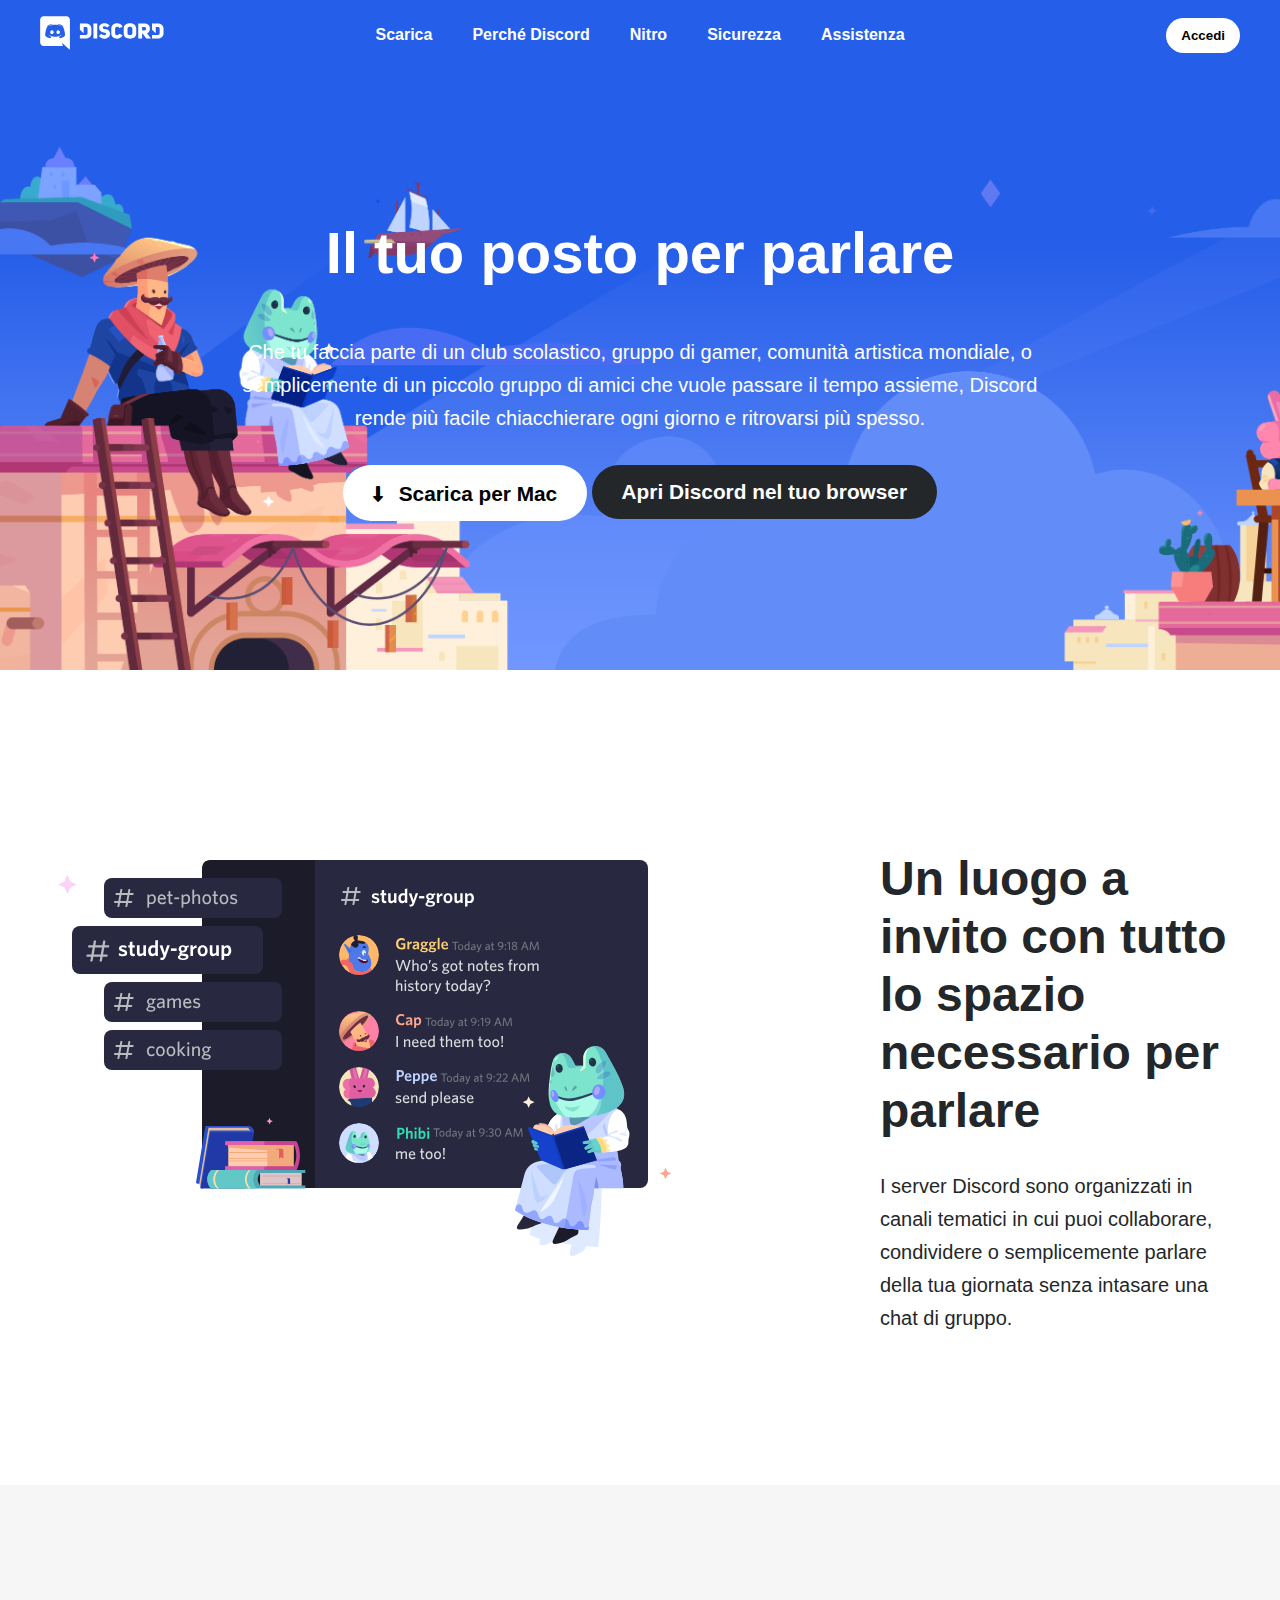
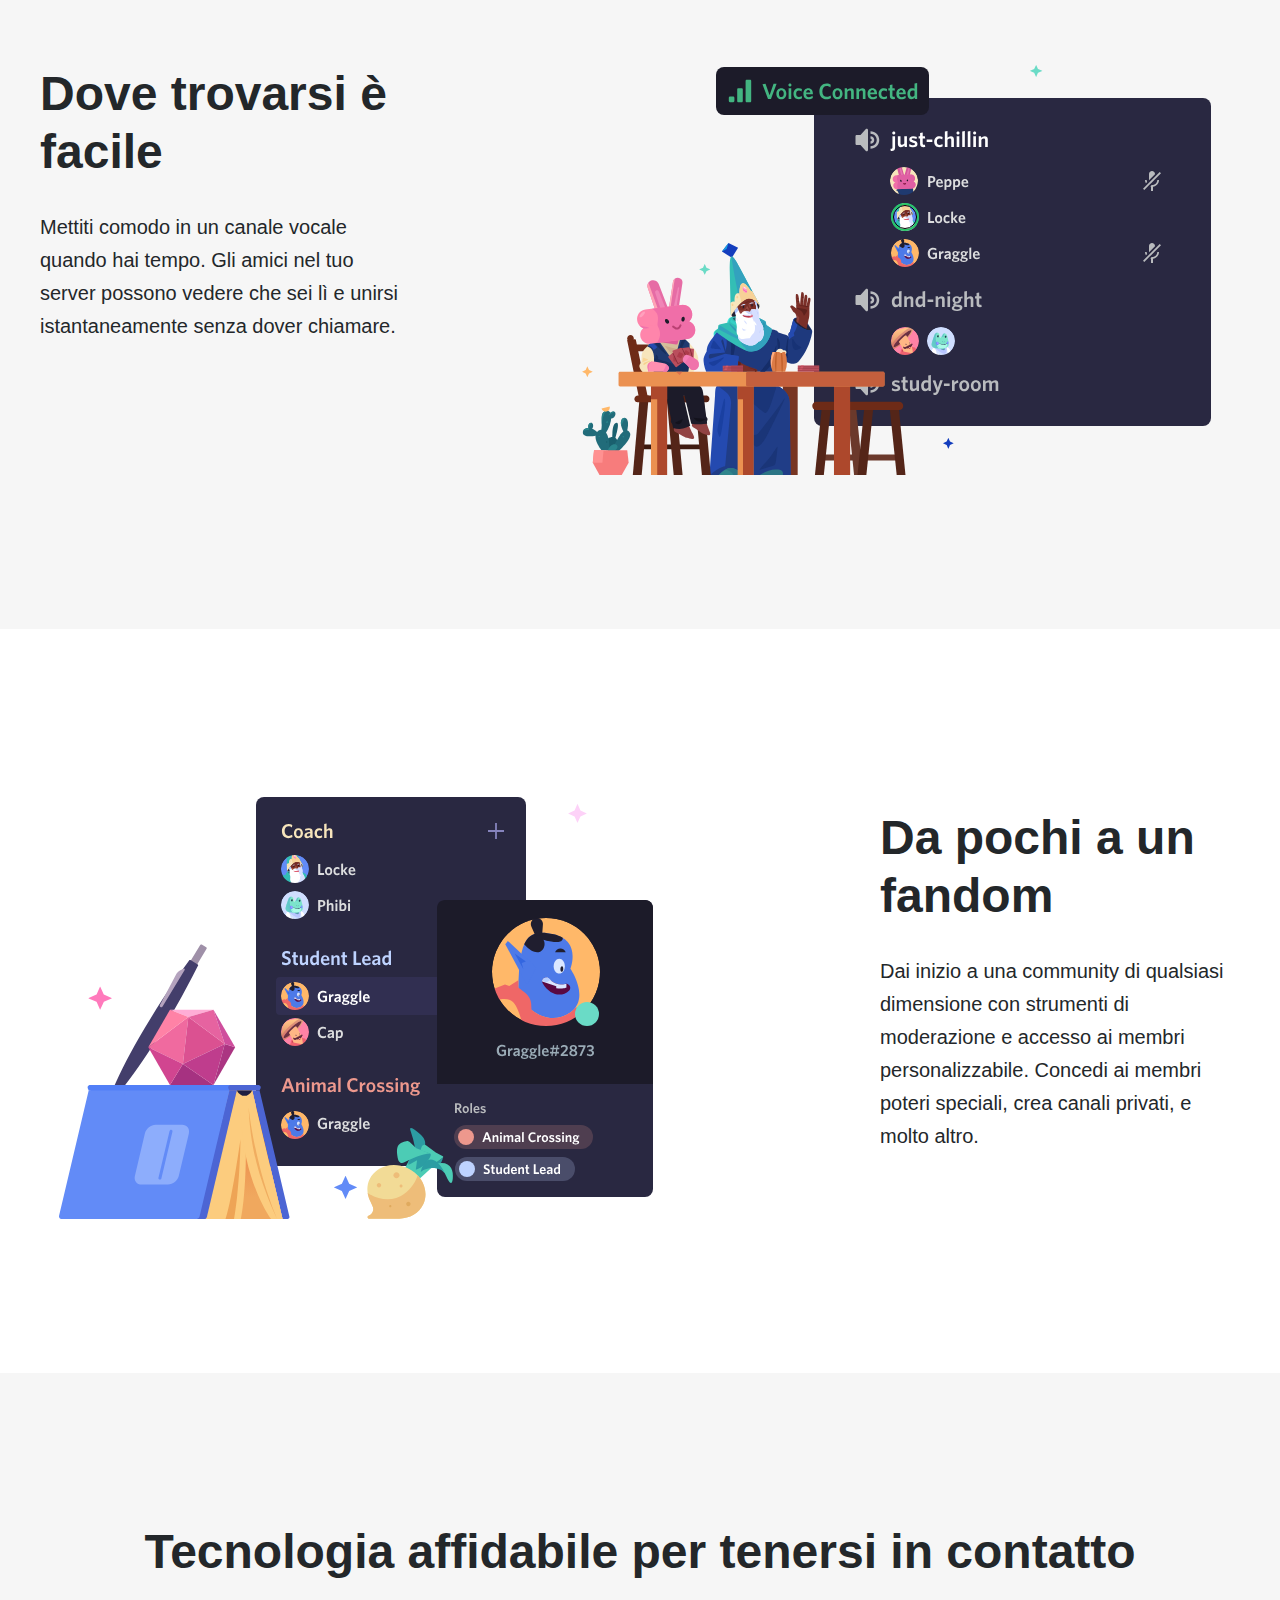
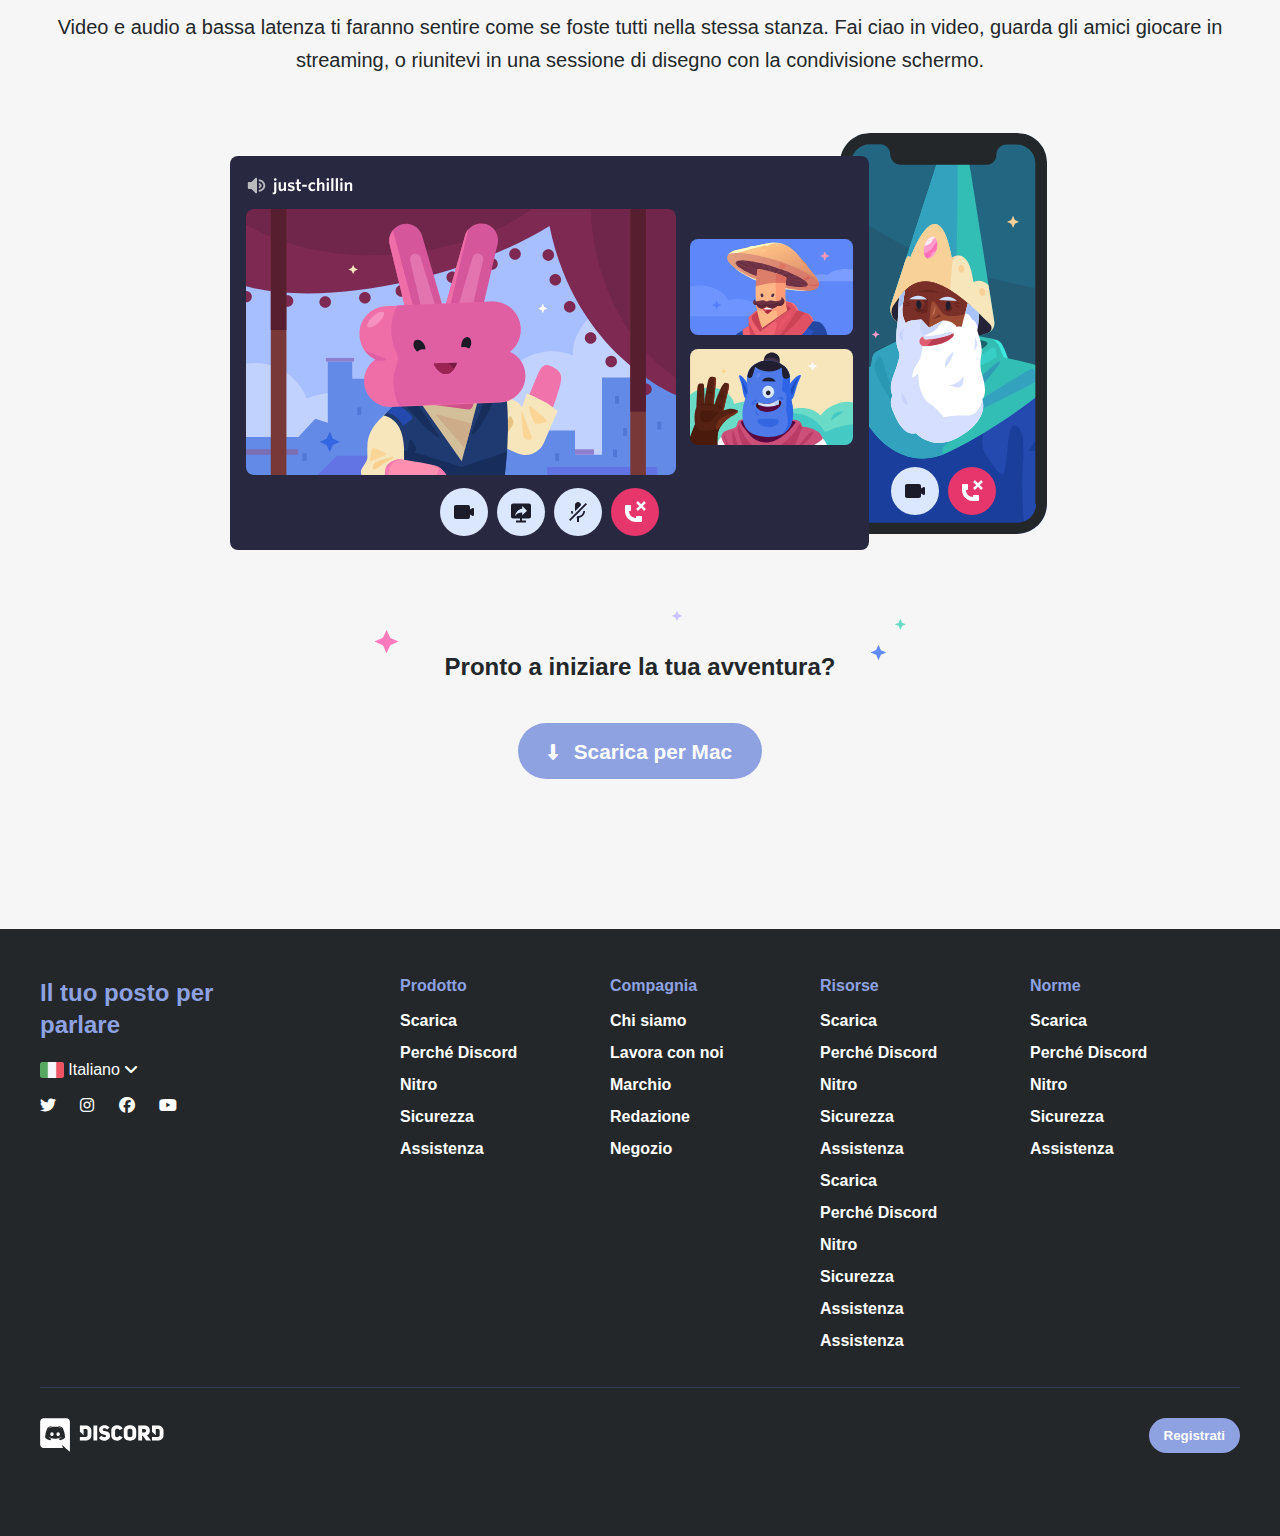
==== commit 567b9cd9: "added width utilities" ====
--- a/index.html
+++ b/index.html
@@ -36,8 +36,8 @@
                 <h1>Il tuo posto per parlare</h1>
                 <p>Che tu faccia parte di un club scolastico, gruppo di gamer, comunità artistica mondiale, o semplicemente di un piccolo gruppo di amici che vuole passare il tempo assieme, Discord rende più facile chiacchierare ogni giorno e ritrovarsi più spesso.</p>
                 <button class="download-button button big-button bg-white">
-                    <i class="fa-solid fa-down-long"></i>
-                    <span>Scarica per Mac</span>
+                    <i class="fa-solid fa-down-long va-middle"></i>
+                    <span class="va-middle">Scarica per Mac</span>
                 </button>
                 <button class="button big-button c-white bg-blue">Apri Discord nel tuo browser</button>
             </div>
@@ -50,10 +50,10 @@
         <!-- Colonne doppie -->
         <section>
             <div class="section-row container d-flex">
-                <div class="image">
+                <div class="image w-70">
                     <img src="img/item1.svg" alt="">
                 </div>
-                <div class="text">
+                <div class="text w-30">
                     <h2>Un luogo a invito con tutto lo spazio necessario per parlare</h2>
                     <p>I server Discord sono organizzati in canali tematici in cui puoi collaborare, condividere o semplicemente parlare della tua giornata senza intasare una chat di gruppo.</p>
                 </div>
@@ -62,11 +62,11 @@
 
         <section class="bg-grey">
             <div class="section-row container d-flex">
-                <div class="text">
+                <div class="text w-30">
                     <h2>Dove trovarsi è facile</h2>
                     <p>Mettiti comodo in un canale vocale quando hai tempo. Gli amici nel tuo server possono vedere che sei lì e unirsi istantaneamente senza dover chiamare.</p>
                 </div>
-                <div class="image ta-right">
+                <div class="image w-70 ta-right">
                     <img src="img/item2.svg" alt="">
                 </div>
             </div>
@@ -74,10 +74,10 @@
 
         <section>
             <div class="section-row container d-flex">
-                <div class="image">
+                <div class="image w-70">
                     <img src="img/item3.svg" alt="">
                 </div>
-                <div class="text">
+                <div class="text w-30">
                     <h2>Da pochi a un fandom</h2>
                     <p>Dai inizio a una community di qualsiasi dimensione con strumenti di moderazione e accesso ai membri personalizzabile. Concedi ai membri poteri speciali, crea canali privati, e molto altro.</p>
                 </div>
@@ -98,8 +98,8 @@
                 <div>
                     <h3>Pronto a iniziare la tua avventura?</h3>
                     <button class="download-button button big-button c-white bg-purple">
-                        <i class="fa-solid fa-down-long"></i>
-                        <span>Scarica per Mac</span>
+                        <i class="fa-solid fa-down-long va-middle"></i>
+                        <span class="va-middle">Scarica per Mac</span>
                     </button>
                 </div>
             </div>
@@ -110,7 +110,7 @@
         <!-- Footer -->
     <footer>
         <div class="container first-section-footer d-flex">
-            <div class="intestazione-footer">
+            <div class="intestazione-footer w-30">
                 <h3 class="c-purple">Il tuo posto per parlare</h3>
                 <div class="language">
                     <img src="img/ita.png" alt="">
@@ -125,7 +125,7 @@
                 </div>
             </div>
 
-            <div class="menu-footer d-flex">
+            <div class="menu-footer w-70 d-flex">
                 <section>
                     <h4 class="c-purple">Prodotto</h4>
                     <ul>
--- a/css/style.css
+++ b/css/style.css
@@ -51,11 +51,24 @@
     text-decoration: underline;
 }
 
+li{
+    line-height: 32px;
+    list-style-type: none;
+}
+
 /* Utilities */
 
 .container{
     width: 1200px;
     margin: 0 auto;
+}
+
+.w-70{
+    width: 70%;
+}
+
+.w-30{
+    width: 30%;
 }
 
 .button{
@@ -135,7 +148,6 @@
 
 .main-menu ul{
     justify-content: center;
-    list-style-type: none;
 }
 
 .main-menu li{
@@ -191,12 +203,7 @@
     color: #23272A;
 }
 
-.image{
-    width: 70%;
-}
-
 .text{
-    width: 30%;
     padding-top: 30px;
 }
 
@@ -223,8 +230,15 @@
     border-bottom: 1px solid #363F55;
 }
 
+.language{
+    margin: 20px 0;
+    height: 16px;
+    line-height: 16px;
+}
+
 .language img{
-    height: 15px;
+    height: 16px;
+    vertical-align: middle;
 }
 
 .second-section-footer{
@@ -234,35 +248,15 @@
 }
 
 .intestazione-footer{
-    width: 30%;
     padding-right: 100px;
 }
 
-.language{
-    margin: 20px 0;
-}
-
-.language > *{
-    vertical-align: middle;
-}
 
 .social-row > *{
     margin-right: 20px;
 }
 
-.menu-footer{
-    width: 70%;
-}
 
 .menu-footer section{
     width: 25%;
-}
-
-.menu-footer ul{
-    list-style-type: none;
-}
-
-.menu-footer li{
-    list-style-type: none;
-    line-height: 32px;
 }